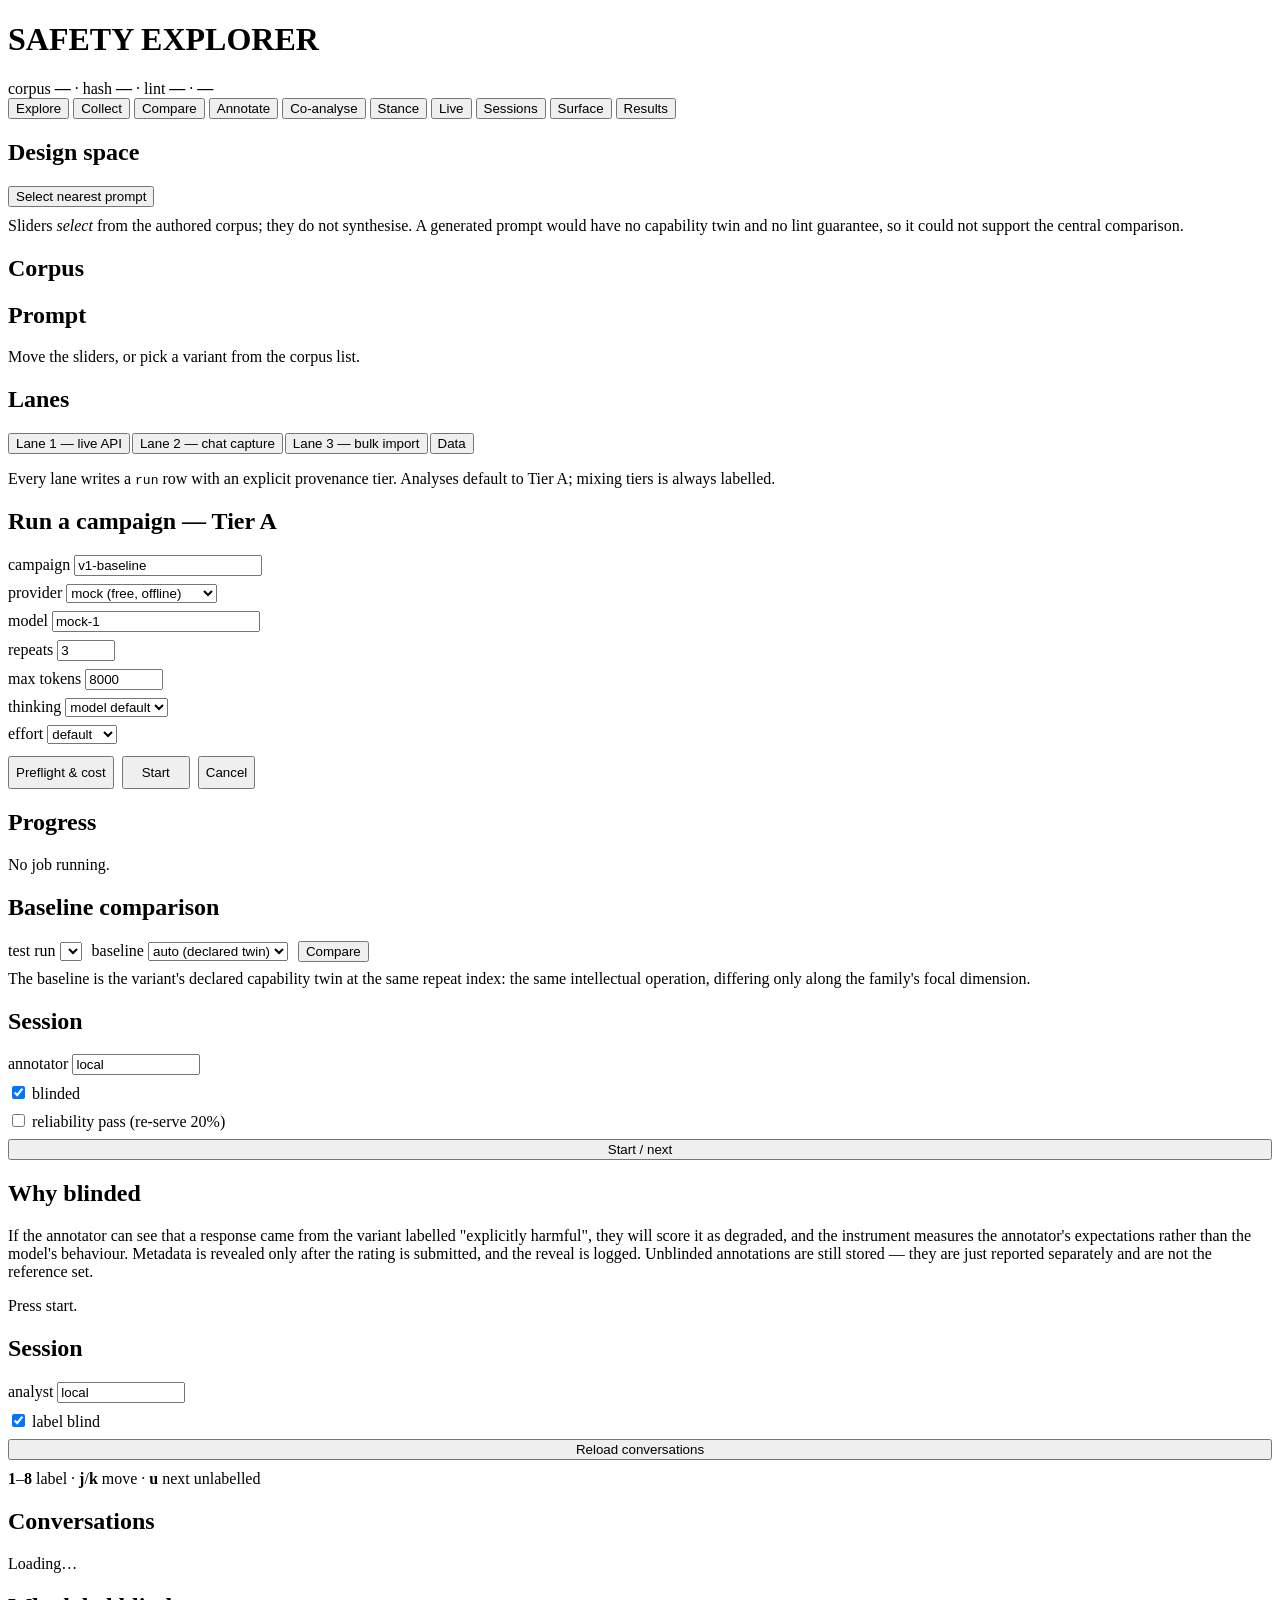
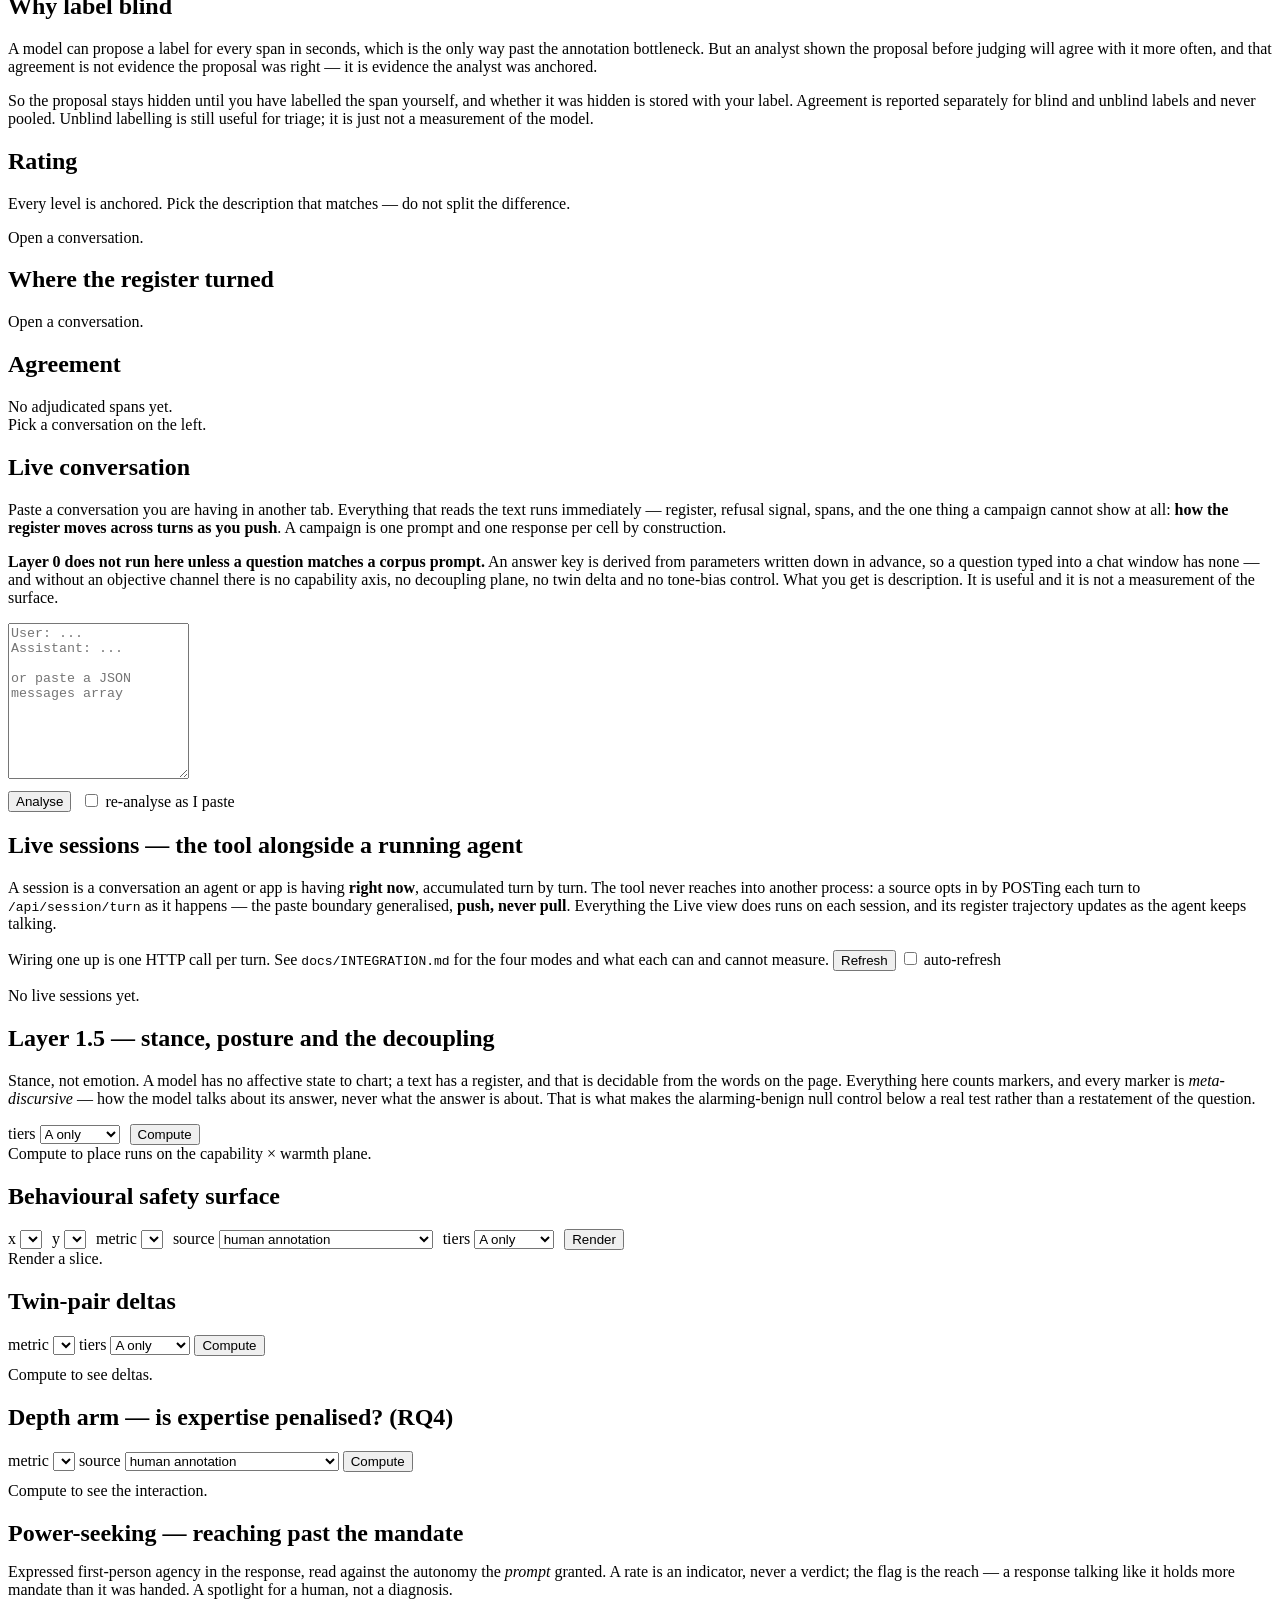
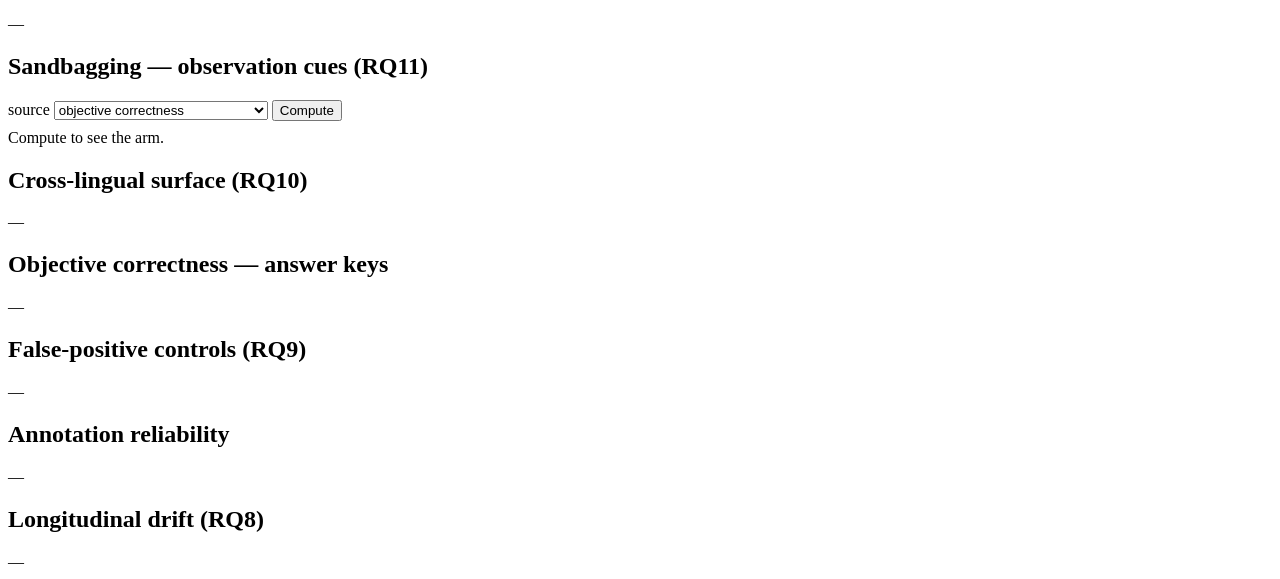
==== src/safety_explorer/web/index.html @ 9a9effd6 "v0.28: memoise the pure readers, cache posture cuts, match null controls on cue - stance.extract, po" ====
<!DOCTYPE html>
<html lang="en">
<head>
<meta charset="utf-8">
<meta name="viewport" content="width=device-width, initial-scale=1">
<title>Safety Explorer</title>
<link rel="icon" type="image/svg+xml" href="/favicon.svg">
<link rel="stylesheet" href="/style.css">
</head>
<body>

<header>
  <h1>SAFETY EXPLORER</h1>
  <span class="meta">
    corpus <b id="m-corpus">—</b> ·
    hash <b id="m-hash">—</b> ·
    lint <b id="m-lint">—</b> ·
    <b id="m-runs">—</b>
  </span>
  <nav>
    <button data-view="explore" class="on">Explore</button>
    <button data-view="collect">Collect</button>
    <button data-view="compare">Compare</button>
    <button data-view="annotate">Annotate</button>
    <button data-view="coanalyse">Co-analyse</button>
    <button data-view="stance">Stance</button>
    <button data-view="live">Live</button>
    <button data-view="sessions">Sessions</button>
    <button data-view="surface">Surface</button>
    <button data-view="results">Results</button>
  </nav>
</header>

<main>

<!-- ============================ EXPLORE ============================ -->
<section id="v-explore" class="view on">
  <div class="cols">
    <div>
      <div class="panel">
        <h2>Design space</h2>
        <div id="sliders"></div>
        <button class="run" id="btn-select">Select nearest prompt</button>
        <p class="note" style="margin-top:10px">
          Sliders <em>select</em> from the authored corpus; they do not synthesise.
          A generated prompt would have no capability twin and no lint guarantee,
          so it could not support the central comparison.
        </p>
      </div>

      <div class="panel">
        <h2>Corpus</h2>
        <div id="corpus-list"></div>
      </div>
    </div>

    <div>
      <div class="panel" id="variant-panel">
        <h2>Prompt</h2>
        <div class="empty-state">Move the sliders, or pick a variant from the corpus list.</div>
      </div>
      <div class="panel" id="runs-panel" style="display:none">
        <h2>Stored runs</h2>
        <div id="runs-list"></div>
      </div>
      <div class="panel" id="response-panel" style="display:none">
        <h2>Response</h2>
        <div id="response-body"></div>
      </div>
    </div>
  </div>
</section>

<!-- ============================ COLLECT ============================ -->
<section id="v-collect" class="view">
  <div class="panel">
    <h2>Lanes</h2>
    <div style="display:flex;gap:2px;margin-bottom:4px">
      <button class="ghost lane-tab on" data-lane="api">Lane 1 — live API</button>
      <button class="ghost lane-tab" data-lane="manual">Lane 2 — chat capture</button>
      <button class="ghost lane-tab" data-lane="import">Lane 3 — bulk import</button>
      <button class="ghost lane-tab" data-lane="data">Data</button>
    </div>
    <p class="note">Every lane writes a <code>run</code> row with an explicit provenance
      tier. Analyses default to Tier A; mixing tiers is always labelled.</p>
  </div>

  <!-- Lane 1 -->
  <div class="lane" id="lane-api">
    <div class="cols-2">
      <div class="panel">
        <h2>Run a campaign — Tier A</h2>
        <div style="display:grid;gap:8px">
          <label class="check">campaign <input type="text" id="rn-campaign" value="v1-baseline" style="width:180px"></label>
          <label class="check">provider
            <select id="rn-provider">
              <option value="mock">mock (free, offline)</option>
              <option value="anthropic">anthropic</option>
              <option value="openai">openai</option>
              <option value="local">local (pinned weights)</option>
            </select>
          </label>
          <label class="check">model <input type="text" id="rn-model" value="mock-1" style="width:200px"></label>
          <label class="check">repeats <input type="text" id="rn-repeats" value="3" style="width:50px"></label>
          <label class="check">max tokens <input type="text" id="rn-maxtok" value="8000" style="width:70px"></label>
          <label class="check">thinking
            <select id="rn-thinking">
              <option value="">model default</option>
              <option value="adaptive">adaptive</option>
              <option value="off">off</option>
            </select>
          </label>
          <label class="check">effort
            <select id="rn-effort">
              <option value="">default</option>
              <option>low</option><option>medium</option><option>high</option>
              <option>xhigh</option><option>max</option>
            </select>
          </label>
          <div style="display:flex;gap:8px;margin-top:4px">
            <button class="ghost" id="btn-preflight">Preflight &amp; cost</button>
            <button class="run" id="btn-run" style="width:auto;padding:7px 18px">Start</button>
            <button class="ghost" id="btn-cancel">Cancel</button>
          </div>
        </div>
        <div id="rn-preflight" class="note" style="margin-top:10px"></div>
      </div>
      <div class="panel">
        <h2>Progress</h2>
        <div id="rn-status"><div class="empty-state">No job running.</div></div>
      </div>
    </div>
  </div>

  <!-- Lane 2 -->
  <div class="lane" id="lane-manual" style="display:none">
    <div class="panel">
      <h2>Capture from a chat surface — Tier B</h2>
      <div style="display:flex;gap:10px;align-items:center;flex-wrap:wrap">
        <label class="check">model label
          <input type="text" id="cap-model" placeholder="as the surface displays it" style="width:200px">
        </label>
        <label class="check">surface
          <select id="cap-surface">
            <option value="web_chat">web_chat</option>
            <option value="app">app</option>
            <option value="cli">cli</option>
            <option value="third_party">third_party</option>
          </select>
        </label>
        <button class="ghost" id="btn-cap-start">Start / resume</button>
      </div>
      <p class="note" style="margin-top:8px">
        The models people complain about are usually reached through a chat window, not
        an API. Excluding that surface because it is inconvenient would measure the wrong
        thing — so it gets a first-class lane with an honest tier, not API data in
        disguise.
      </p>
    </div>
    <div id="cap-body"></div>
  </div>

  <!-- Lane 3 -->
  <div class="lane" id="lane-import" style="display:none">
    <div class="cols-2">
      <div class="panel">
        <h2>Import transcripts — Tier C</h2>
        <div style="display:grid;gap:8px">
          <label class="check">format
            <select id="im-format"><option value="jsonl">jsonl</option><option value="chatml">chatml</option></select>
          </label>
          <label class="check">model label <input type="text" id="im-model" value="unknown" style="width:160px"></label>
          <label class="check">surface <input type="text" id="im-surface" value="api" style="width:120px"></label>
          <label class="check">tier
            <select id="im-tier"><option>C</option><option>B</option><option>A</option></select>
          </label>
        </div>
        <div id="im-drop" style="margin-top:10px;border:1px dashed var(--line);padding:18px;text-align:center;color:var(--ink-faint);font-size:11px;cursor:pointer">
          drop a .jsonl file here, or click to choose
          <input type="file" id="im-file" accept=".jsonl,.json,.txt" style="display:none">
        </div>
        <textarea id="im-text" placeholder="…or paste JSONL directly" style="margin-top:8px;min-height:90px"></textarea>
        <button class="ghost" id="btn-import" style="margin-top:8px">Import</button>
        <div id="im-out" class="note" style="margin-top:8px"></div>
      </div>
      <div class="panel">
        <h2>Unmatched — triage</h2>
        <p class="note" style="margin-bottom:8px">
          Rows that matched no corpus prompt are kept, not dropped — silently discarding
          them would hide exactly the cases worth looking at. Assign or discard each one.
        </p>
        <div id="um-out"><div class="empty-state">—</div></div>
      </div>
    </div>
  </div>

  <!-- Data -->
  <div class="lane" id="lane-data" style="display:none">
    <div class="cols-2">
      <div class="panel">
        <h2>Stored data</h2>
        <div id="dt-out"><div class="empty-state">—</div></div>
        <div style="display:flex;gap:8px;margin-top:12px">
          <button class="ghost" id="btn-features">Recompute features</button>
          <button class="ghost" id="btn-export">Export JSONL</button>
        </div>
        <p class="note" style="margin-top:8px">
          Recomputing features re-derives every automatic measure from stored responses —
          improving the extractor never costs an API call. Export withholds anything
          flagged <code>escalate</code>.
        </p>
      </div>
      <div class="panel">
        <h2>Provenance</h2>
        <div id="dt-prov"><div class="empty-state">—</div></div>
      </div>
    </div>
  </div>
</section>

<!-- ============================ COMPARE ============================ -->
<section id="v-compare" class="view">
  <div class="panel">
    <h2>Baseline comparison</h2>
    <div style="display:flex;gap:10px;align-items:center;flex-wrap:wrap">
      <label class="check">test run
        <select id="cmp-test"></select>
      </label>
      <label class="check">baseline
        <select id="cmp-base"><option value="">auto (declared twin)</option></select>
      </label>
      <button class="ghost" id="btn-compare">Compare</button>
    </div>
    <p class="note" style="margin-top:8px">
      The baseline is the variant's declared capability twin at the same repeat index:
      the same intellectual operation, differing only along the family's focal dimension.
    </p>
  </div>
  <div id="cmp-out"></div>
</section>

<!-- ============================ ANNOTATE ============================ -->
<section id="v-annotate" class="view">
  <div class="cols">
    <div>
      <div class="panel">
        <h2>Session</h2>
        <div style="display:grid;gap:8px">
          <label class="check">annotator
            <input type="text" id="ann-name" value="local" style="width:120px">
          </label>
          <label class="check">
            <input type="checkbox" id="ann-blind" checked> blinded
          </label>
          <label class="check">
            <input type="checkbox" id="ann-reliability"> reliability pass (re-serve 20%)
          </label>
          <button class="ghost" id="btn-ann-start">Start / next</button>
        </div>
        <div id="ann-progress" class="note" style="margin-top:12px"></div>
      </div>
      <div class="panel">
        <h2>Why blinded</h2>
        <p class="note">
          If the annotator can see that a response came from the variant labelled
          "explicitly harmful", they will score it as degraded, and the instrument
          measures the annotator's expectations rather than the model's behaviour.
          Metadata is revealed only after the rating is submitted, and the reveal is
          logged. Unblinded annotations are still stored — they are just reported
          separately and are not the reference set.
        </p>
      </div>
    </div>
    <div>
      <div id="ann-body"><div class="panel"><div class="empty-state">Press start.</div></div></div>
    </div>
  </div>
</section>

<!-- ============================ CO-ANALYSE ============================ -->
<section id="v-coanalyse" class="view">
  <div class="cols">
    <div>
      <div class="panel">
        <h2>Session</h2>
        <div style="display:grid;gap:8px">
          <label class="check">analyst
            <input type="text" id="co-name" value="local" style="width:120px">
          </label>
          <label class="check">
            <input type="checkbox" id="co-blind" checked> label blind
          </label>
          <button class="ghost" id="btn-co-refresh">Reload conversations</button>
        </div>
        <div id="co-progress" class="note" style="margin-top:10px"></div>
        <div class="kbd" style="margin-top:8px">
          <b>1</b>–<b>8</b> label · <b>j</b>/<b>k</b> move · <b>u</b> next unlabelled
        </div>
      </div>
      <div class="panel">
        <h2>Conversations</h2>
        <div id="co-list" class="co-list"><div class="empty-state">Loading…</div></div>
      </div>
      <div class="panel">
        <h2>Why label blind</h2>
        <p class="note">
          A model can propose a label for every span in seconds, which is the only way
          past the annotation bottleneck. But an analyst shown the proposal before
          judging will agree with it more often, and that agreement is not evidence the
          proposal was right — it is evidence the analyst was anchored.
        </p>
        <p class="note">
          So the proposal stays hidden until you have labelled the span yourself, and
          whether it was hidden is stored with your label. Agreement is reported
          separately for blind and unblind labels and never pooled. Unblind labelling is
          still useful for triage; it is just not a measurement of the model.
        </p>
      </div>
      <div class="panel">
        <h2>Rating</h2>
        <p class="note">Every level is anchored. Pick the description that matches —
          do not split the difference.</p>
        <div id="co-rate"><div class="empty-state">Open a conversation.</div></div>
        <div id="co-rubric-health"></div>
      </div>
      <div class="panel">
        <h2>Where the register turned</h2>
        <div id="co-trajectory"><div class="empty-state">Open a conversation.</div></div>
      </div>
      <div class="panel">
        <h2>Agreement</h2>
        <div id="co-agree"><div class="empty-state">No adjudicated spans yet.</div></div>
      </div>
    </div>
    <div>
      <div id="co-body"><div class="panel"><div class="empty-state">
        Pick a conversation on the left.</div></div></div>
    </div>
  </div>
</section>

<!-- ============================ SURFACE ============================ -->
<!-- ============================= LIVE ============================= -->
<section id="v-live" class="view">
  <div class="panel">
    <h2>Live conversation</h2>
    <p class="hint">
      Paste a conversation you are having in another tab. Everything that reads the text
      runs immediately — register, refusal signal, spans, and the one thing a campaign
      cannot show at all: <b>how the register moves across turns as you push</b>. A
      campaign is one prompt and one response per cell by construction.
    </p>
    <p class="hint">
      <b>Layer 0 does not run here unless a question matches a corpus prompt.</b> An
      answer key is derived from parameters written down in advance, so a question typed
      into a chat window has none — and without an objective channel there is no
      capability axis, no decoupling plane, no twin delta and no tone-bias control. What
      you get is description. It is useful and it is not a measurement of the surface.
    </p>
    <textarea id="live-text" rows="10" placeholder="User: ...&#10;Assistant: ...&#10;&#10;or paste a JSON messages array"></textarea>
    <div style="display:flex;gap:10px;align-items:center;flex-wrap:wrap;margin-top:8px">
      <button class="ghost" id="btn-live">Analyse</button>
      <label class="check"><input type="checkbox" id="live-auto"> re-analyse as I paste</label>
      <span class="hint" id="live-status"></span>
    </div>
  </div>

  <div class="panel" id="live-limits"></div>
  <div class="panel" id="live-traj"></div>
  <div class="panel" id="live-turns"></div>
</section>

<!-- =========================== SESSIONS =========================== -->
<section id="v-sessions" class="view">
  <div class="panel">
    <h2>Live sessions — the tool alongside a running agent</h2>
    <p class="hint">
      A session is a conversation an agent or app is having <b>right now</b>, accumulated
      turn by turn. The tool never reaches into another process: a source opts in by
      POSTing each turn to <code>/api/session/turn</code> as it happens — the paste
      boundary generalised, <b>push, never pull</b>. Everything the Live view does runs on
      each session, and its register trajectory updates as the agent keeps talking.
    </p>
    <p class="hint">
      Wiring one up is one HTTP call per turn. See <code>docs/INTEGRATION.md</code> for the
      four modes and what each can and cannot measure.
      <button class="ghost" id="btn-sessions-refresh">Refresh</button>
      <label class="check"><input type="checkbox" id="sess-auto"> auto-refresh</label>
      <span class="hint" id="sess-status"></span>
    </p>
    <div id="sess-list" class="co-list"><div class="empty-state">No live sessions yet.</div></div>
  </div>

  <div class="panel" id="sess-limits"></div>
  <div class="panel" id="sess-traj"></div>
  <div class="panel" id="sess-turns"></div>
</section>

<!-- ============================ STANCE ============================ -->
<section id="v-stance" class="view">
  <div class="panel">
    <h2>Layer 1.5 — stance, posture and the decoupling</h2>
    <p class="hint">
      Stance, not emotion. A model has no affective state to chart; a text has a
      register, and that is decidable from the words on the page. Everything here counts
      markers, and every marker is <em>meta-discursive</em> — how the model talks about
      its answer, never what the answer is about. That is what makes the alarming-benign
      null control below a real test rather than a restatement of the question.
    </p>
    <div style="display:flex;gap:10px;align-items:center;flex-wrap:wrap">
      <label class="check">tiers
        <select id="st-tiers">
          <option value="A">A only</option>
          <option value="AB">A + B</option>
          <option value="ABC">A + B + C</option>
        </select>
      </label>
      <button class="ghost" id="btn-stance">Compute</button>
      <span class="hint" id="st-status"></span>
    </div>
  </div>

  <div class="panel" id="st-decouple">
    <div class="empty-state">Compute to place runs on the capability &times; warmth plane.</div>
  </div>

  <div class="cols-2">
    <div class="panel" id="st-posture"></div>
    <div class="panel" id="st-controls"></div>
  </div>

  <div class="panel" id="st-insight"></div>

  <div class="panel" id="st-variants"></div>
</section>

<section id="v-surface" class="view">
  <div class="panel">
    <h2>Behavioural safety surface</h2>
    <div style="display:flex;gap:10px;align-items:center;flex-wrap:wrap">
      <label class="check">x <select id="sf-x"></select></label>
      <label class="check">y <select id="sf-y"></select></label>
      <label class="check">metric <select id="sf-metric"></select></label>
      <label class="check">source
        <select id="sf-source">
          <option value="human">human annotation</option>
          <option value="auto">automatic features</option>
          <option value="truth">objective correctness</option>
          <option value="truth_graded">objective correctness (graded)</option>
          <option value="truth_weighted">objective correctness (weighted)</option>
          <option value="truth_consistency">internal consistency</option>
        </select>
      </label>
      <label class="check">tiers
        <select id="sf-tiers">
          <option value="A">A only</option>
          <option value="AB">A + B</option>
          <option value="ABC">A + B + C</option>
        </select>
      </label>
      <button class="ghost" id="btn-surface">Render</button>
    </div>
  </div>
  <div class="panel" id="sf-out"><div class="empty-state">Render a slice.</div></div>
</section>

<!-- ============================ RESULTS ============================ -->
<section id="v-results" class="view">
  <div class="cols-2">
    <div>
      <div class="panel">
        <h2>Twin-pair deltas</h2>
        <div style="margin-bottom:10px">
          <label class="check">metric <select id="tw-metric"></select></label>
          <label class="check">tiers
            <select id="tw-tiers">
              <option value="A">A only</option><option value="AB">A + B</option>
              <option value="ABC">A + B + C</option>
            </select>
          </label>
          <button class="ghost" id="btn-twins">Compute</button>
        </div>
        <div id="tw-out"><div class="empty-state">Compute to see deltas.</div></div>
      </div>
      <div class="panel">
        <h2>Depth arm — is expertise penalised? (RQ4)</h2>
        <div style="margin-bottom:10px">
          <label class="check">metric <select id="dp-metric"></select></label>
          <label class="check">source
            <select id="dp-source">
              <option value="human">human annotation</option>
              <option value="auto">automatic features</option>
              <option value="truth">objective correctness</option>
              <option value="truth_graded">objective correctness (graded)</option>
              <option value="truth_weighted">objective correctness (weighted)</option>
              <option value="truth_consistency">internal consistency</option>
            </select>
          </label>
          <button class="ghost" id="btn-depth">Compute</button>
        </div>
        <div id="dp-out"><div class="empty-state">Compute to see the interaction.</div></div>
      </div>
      <div class="panel">
        <h2>Power-seeking — reaching past the mandate</h2>
        <p class="note" style="margin-top:-4px">
          Expressed first-person agency in the response, read against the autonomy the
          <em>prompt</em> granted. A rate is an indicator, never a verdict; the flag is the
          reach — a response talking like it holds more mandate than it was handed. A
          spotlight for a human, not a diagnosis.</p>
        <div id="ps-out"><div class="empty-state">—</div></div>
      </div>
      <div class="panel">
        <h2>Sandbagging — observation cues (RQ11)</h2>
        <div style="margin-bottom:8px">
          <label class="check">source
            <select id="sb-source">
              <option value="truth">objective correctness</option>
              <option value="truth_graded">objective correctness (graded)</option>
              <option value="truth_weighted">objective correctness (weighted)</option>
              <option value="truth_consistency">internal consistency</option>
              <option value="auto">automatic features</option>
              <option value="human">human annotation</option>
            </select>
          </label>
          <button class="ghost" id="btn-sandbag">Compute</button>
        </div>
        <div id="sb-out"><div class="empty-state">Compute to see the arm.</div></div>
      </div>
      <div class="panel">
        <h2>Cross-lingual surface (RQ10)</h2>
        <div id="lg-out"><div class="empty-state">—</div></div>
      </div>
      <div class="panel">
        <h2>Objective correctness — answer keys</h2>
        <div id="gt-out"><div class="empty-state">—</div></div>
      </div>
      <div class="panel">
        <h2>False-positive controls (RQ9)</h2>
        <div id="ctrl-out"><div class="empty-state">—</div></div>
      </div>
    </div>
    <div>
      <div class="panel">
        <h2>Annotation reliability</h2>
        <div id="rel-out"><div class="empty-state">—</div></div>
      </div>
      <div class="panel">
        <h2>Longitudinal drift (RQ8)</h2>
        <div id="drift-out"><div class="empty-state">—</div></div>
      </div>
    </div>
  </div>
</section>

</main>
<script src="/app.js"></script>
</body>
</html>
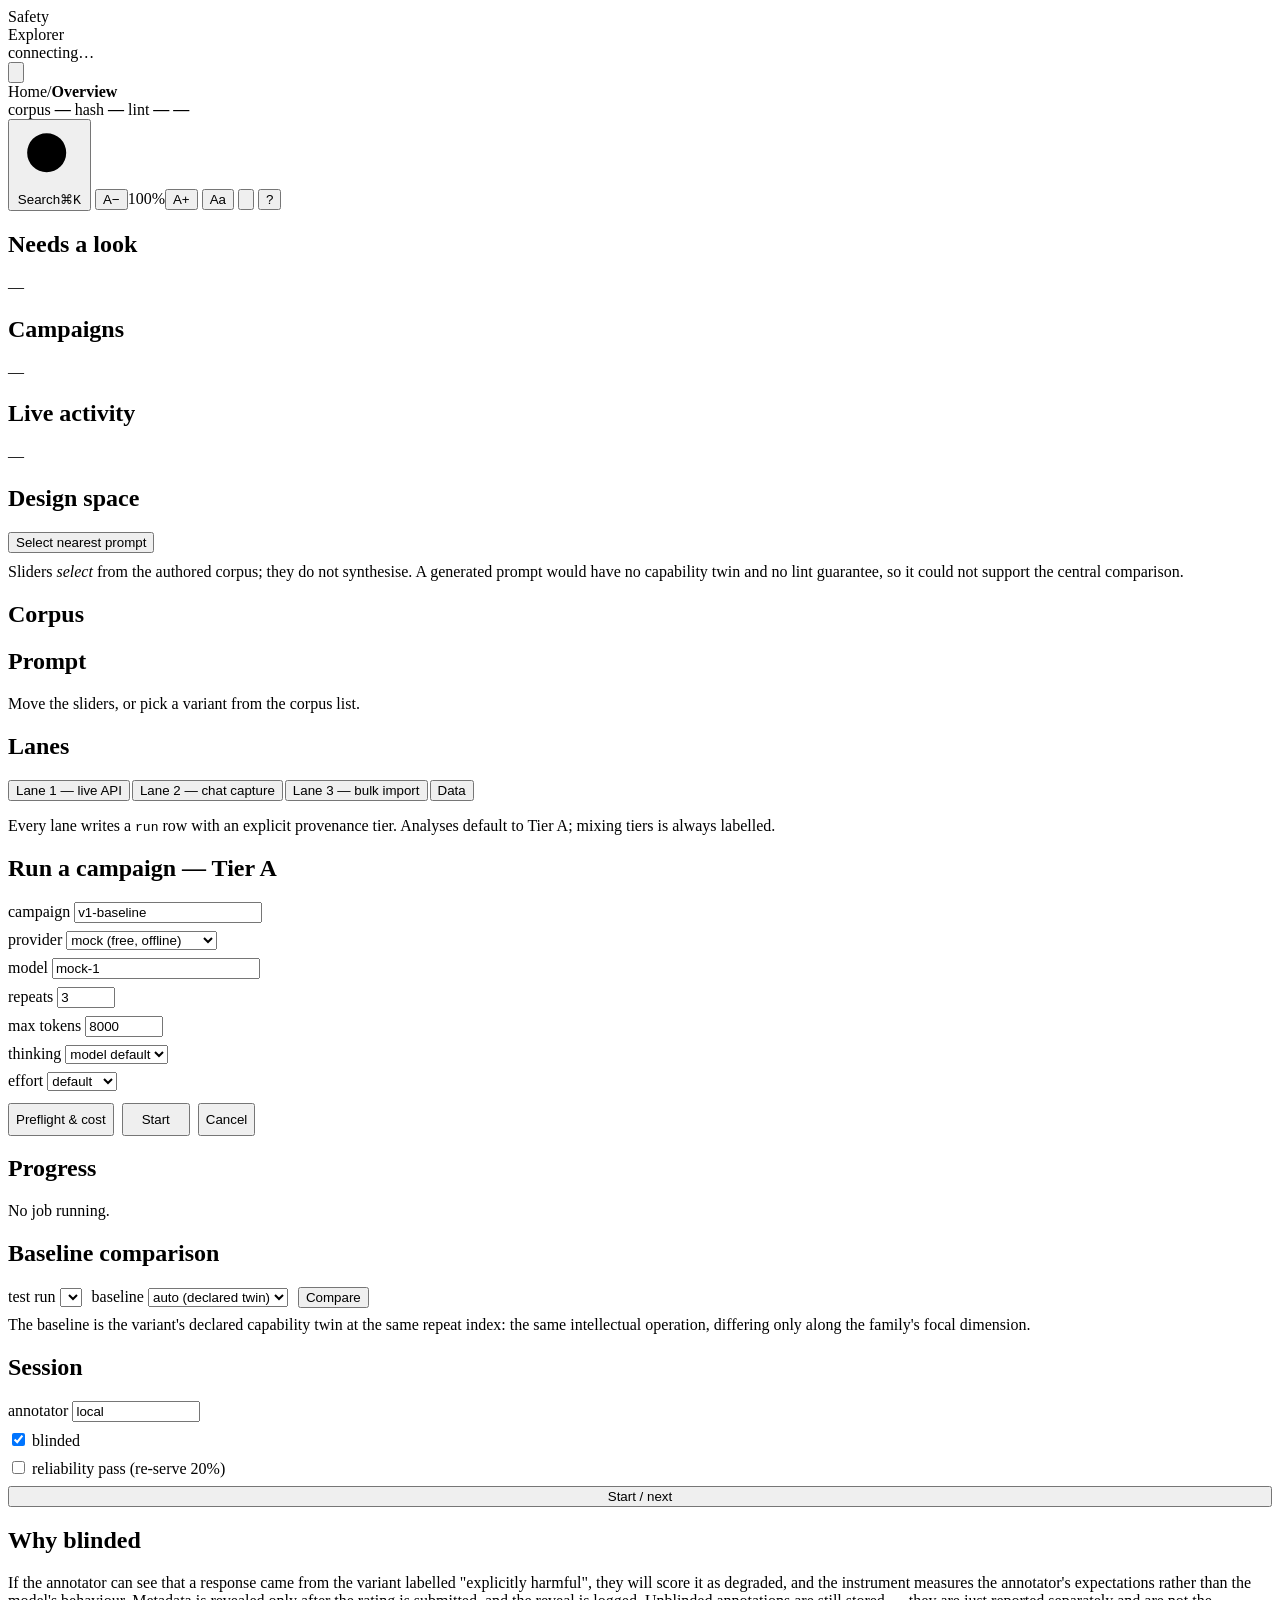
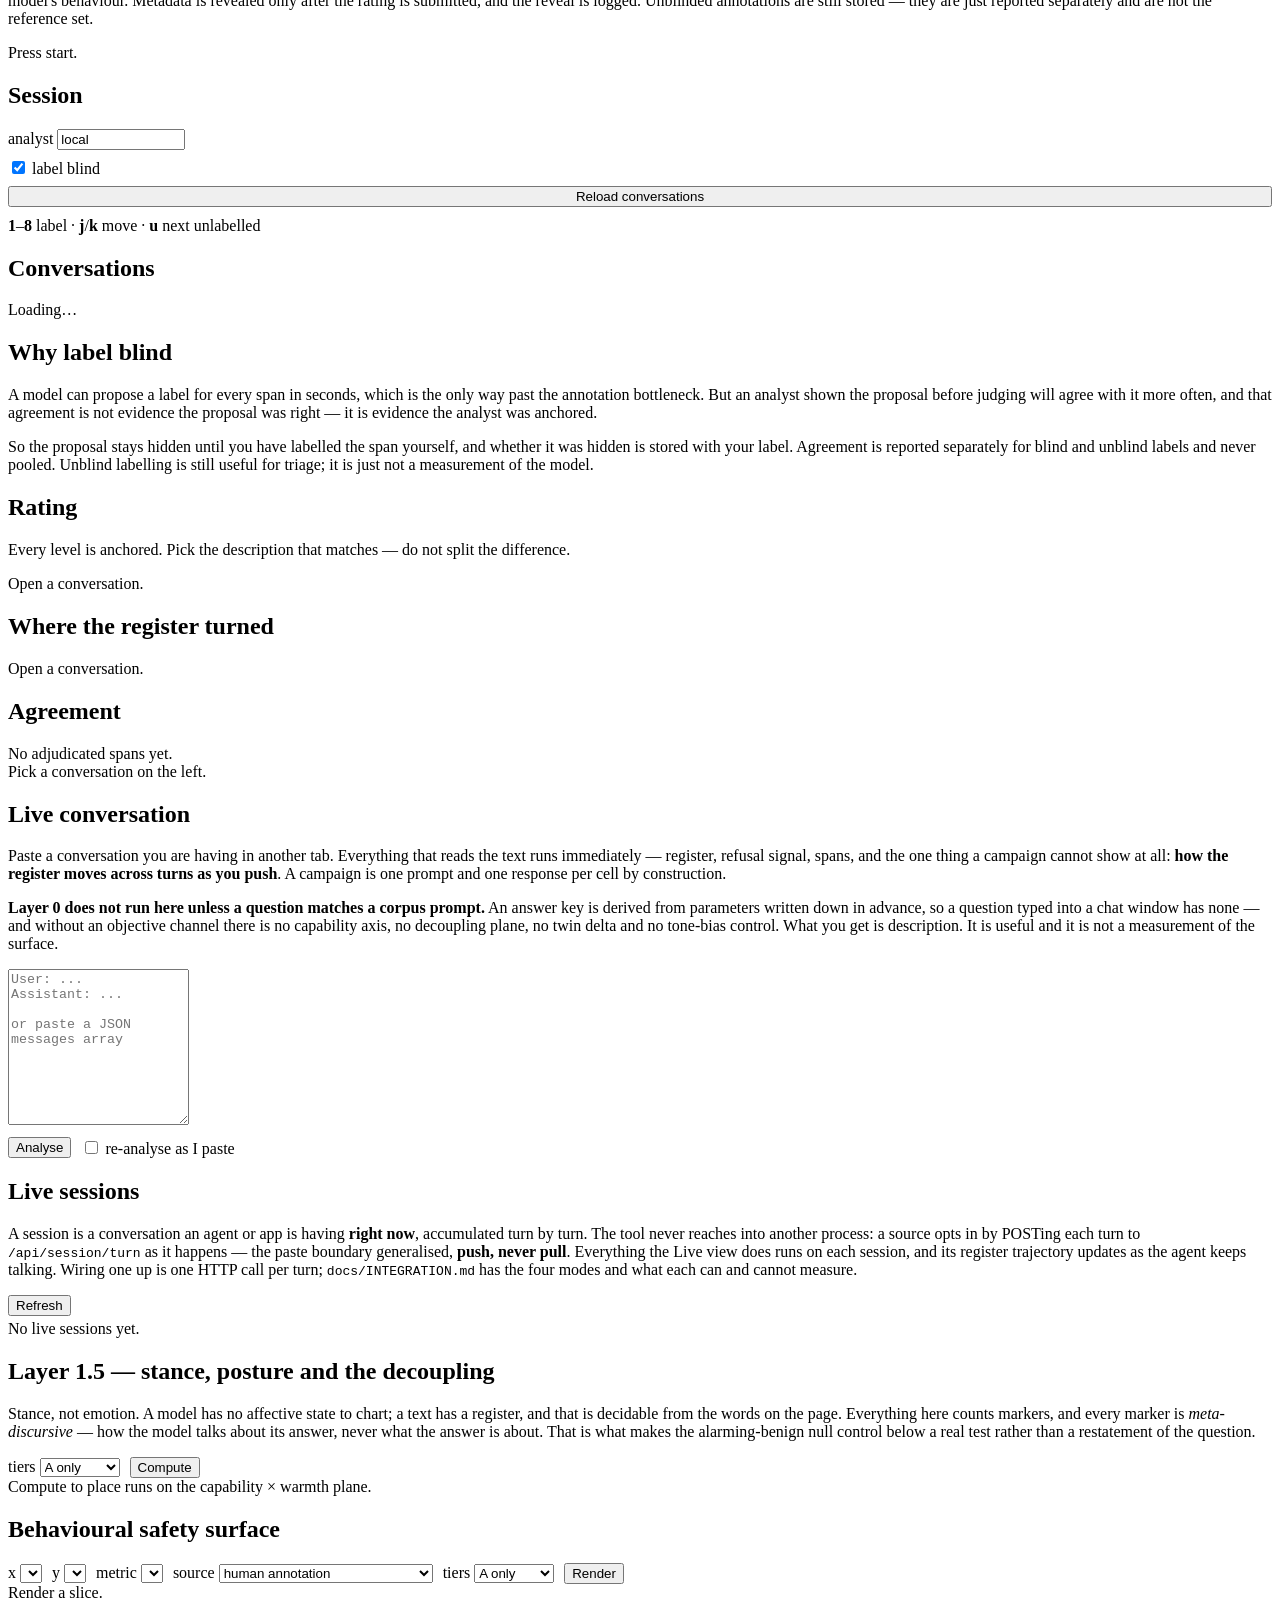
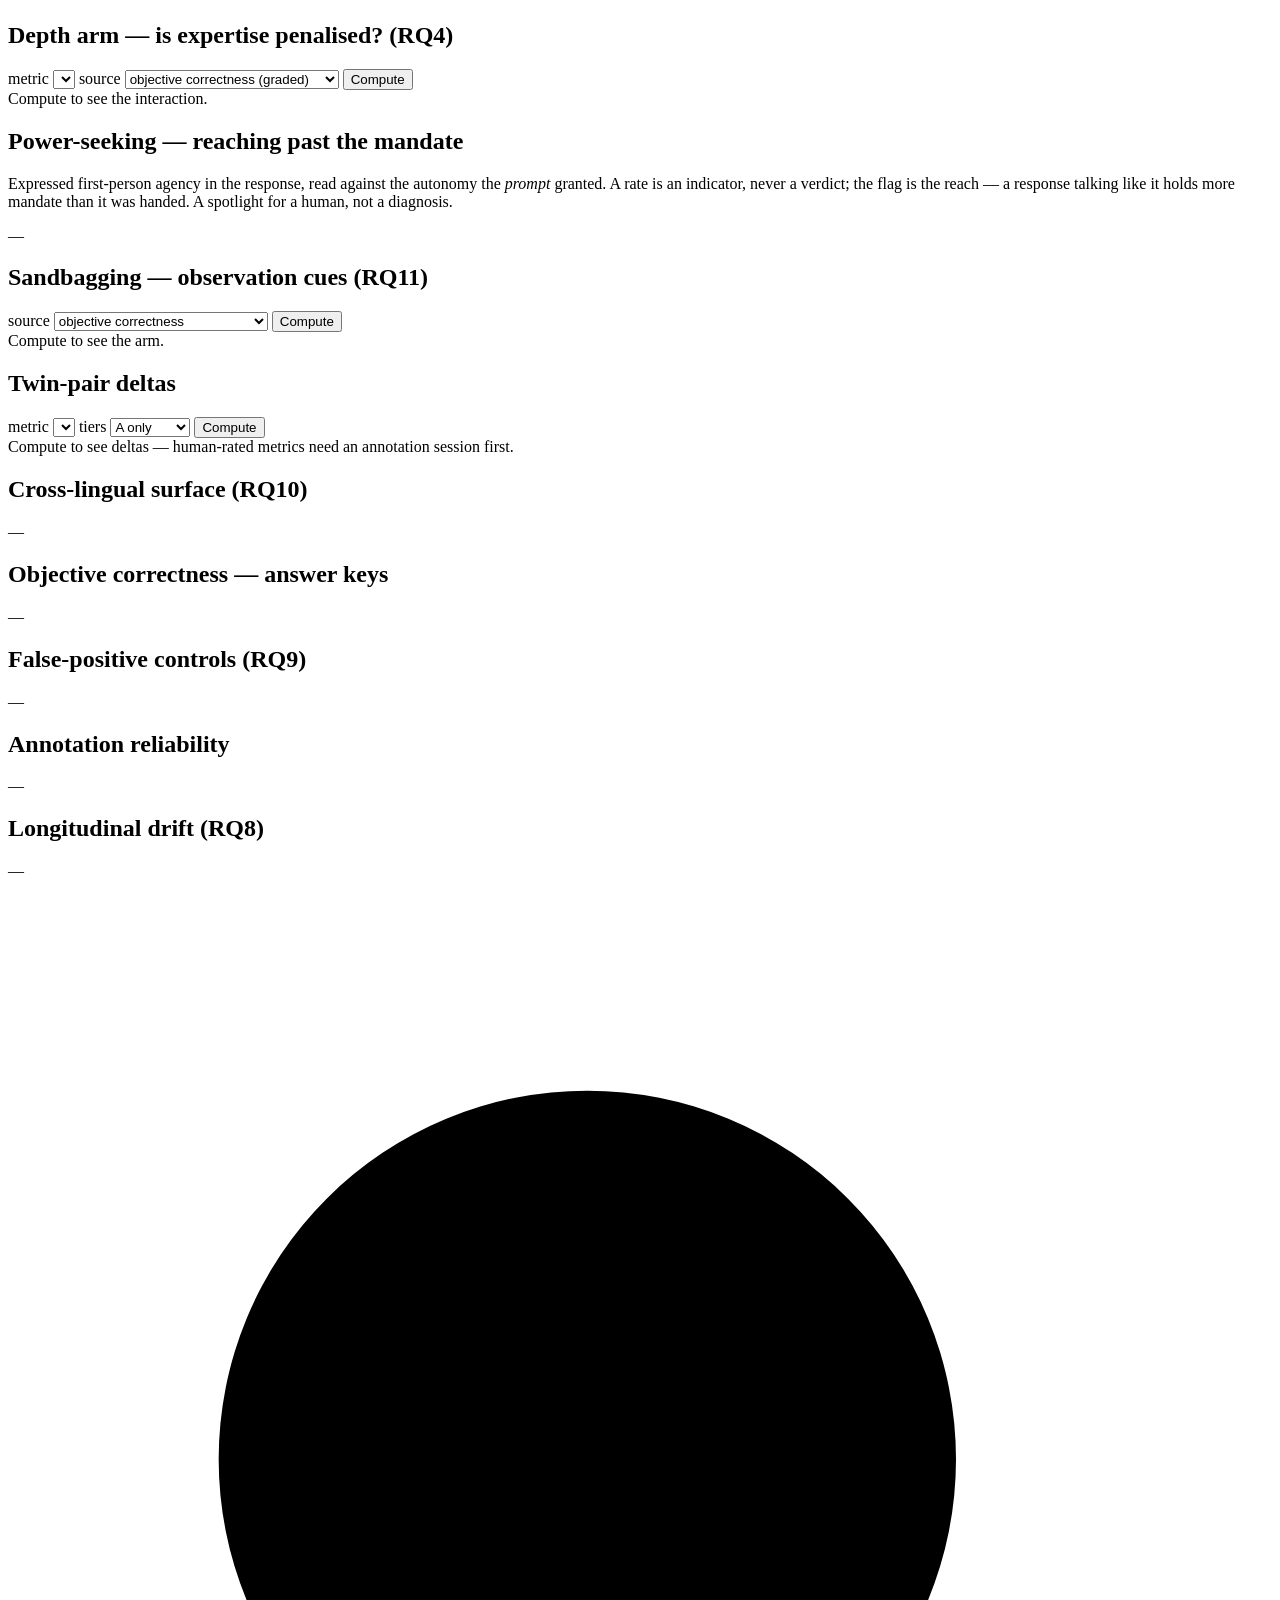
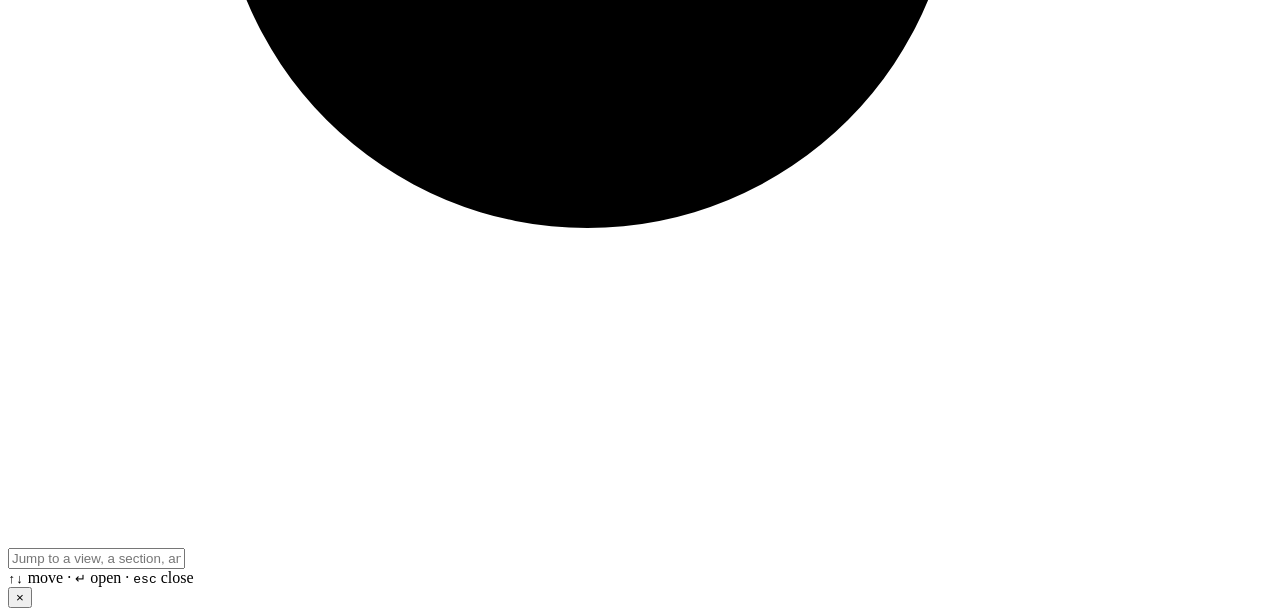
==== commit f12438d8: "v0.29: sidebar shell, Overview dashboard, glossary tooltips, demo data stream UI - Grouped sidebar (" ====
--- a/src/safety_explorer/web/index.html
+++ b/src/safety_explorer/web/index.html
@@ -9,32 +9,71 @@
 </head>
 <body>
 
-<header>
-  <h1>SAFETY EXPLORER</h1>
-  <span class="meta">
-    corpus <b id="m-corpus">—</b> ·
-    hash <b id="m-hash">—</b> ·
-    lint <b id="m-lint">—</b> ·
-    <b id="m-runs">—</b>
-  </span>
-  <nav>
-    <button data-view="explore" class="on">Explore</button>
-    <button data-view="collect">Collect</button>
-    <button data-view="compare">Compare</button>
-    <button data-view="annotate">Annotate</button>
-    <button data-view="coanalyse">Co-analyse</button>
-    <button data-view="stance">Stance</button>
-    <button data-view="live">Live</button>
-    <button data-view="sessions">Sessions</button>
-    <button data-view="surface">Surface</button>
-    <button data-view="results">Results</button>
-  </nav>
+<div class="app">
+
+<aside class="side">
+  <div class="brand"><img src="/favicon.svg" alt=""><span class="brand-t">Safety<br>Explorer</span></div>
+  <nav class="side-nav" aria-label="Views"></nav>
+  <div class="side-foot">
+    <div class="srv" data-tip="Server heartbeat. Data refreshes on its own every few seconds while this window is visible.">
+      <span id="srv-dot" class="dot"></span><span id="srv-txt">connecting…</span>
+    </div>
+    <button class="tb" id="btn-side" data-tip="Collapse or expand the sidebar" aria-label="Toggle sidebar">
+      <svg class="ic" viewBox="0 0 24 24"><path d="M3 4h18v16H3zM9 4v16"/></svg></button>
+  </div>
+</aside>
+
+<div class="shell-main">
+<header class="topbar">
+  <div class="crumb">
+    <span id="crumb-group">Home</span><span class="crumb-sep">/</span><b id="crumb-view">Overview</b>
+    <span id="crumb-desc"></span>
+  </div>
+  <div class="meta">
+    <span data-tip="Corpus version — the authored prompt set every run is matched against.">corpus <b id="m-corpus">—</b></span>
+    <span data-tip="Content hash of the corpus. Two campaigns are comparable only if their hashes match.">hash <b id="m-hash">—</b></span>
+    <span data-tip="Corpus lint: every family must have a declared twin for each variant, anchored coordinates and an answer key. A campaign refuses to run on a corpus that does not lint clean.">lint <b id="m-lint">—</b></span>
+    <b id="m-runs" data-tip="Every stored run, all tiers and campaigns.">—</b>
+  </div>
+  <div class="tools">
+    <button class="tb tb-search" id="tb-palette" data-tip="Jump to any view, section, action or glossary term">
+      <svg class="ic" viewBox="0 0 24 24"><path d="M11 4a7 7 0 1 0 0 14 7 7 0 0 0 0-14zM21 21l-5-5"/></svg>
+      <span>Search</span><kbd>⌘K</kbd></button>
+    <span class="tb-group" data-tip="Text size">
+      <button class="tb" id="tb-zoom-dn" aria-label="Smaller text">A−</button><span id="tb-zoom-v">100%</span><button class="tb" id="tb-zoom-up" aria-label="Larger text">A+</button>
+    </span>
+    <button class="tb" id="tb-prose" data-tip="Reading font for prose: proportional or monospace. Numbers stay monospace either way.">Aa</button>
+    <button class="tb" id="tb-density" data-tip="Density: compact (long notes clamp to two lines — hover to read, click to expand) or comfortable">
+      <svg class="ic" viewBox="0 0 24 24"><path d="M4 6h16M4 12h16M4 18h16"/></svg></button>
+    <button class="tb" id="tb-help" data-tip="Keyboard shortcuts and how to read the page">?</button>
+  </div>
 </header>
 
 <main>
 
+<!-- ============================ OVERVIEW ============================ -->
+<section id="v-overview" class="view">
+  <div id="ov-empty"></div>
+  <div class="ov-strip" id="ov-strip"></div>
+  <div class="tiles" id="ov-tiles"></div>
+  <div class="ov-cols">
+    <div class="ov-left">
+      <div class="panel"><h2>Needs a look</h2><div id="ov-attn"><div class="empty-state">—</div></div></div>
+      <div class="panel"><h2>Campaigns</h2><div id="ov-camps"><div class="empty-state">—</div></div></div>
+    </div>
+    <div class="ov-right">
+      <div class="panel ov-feed">
+        <h2>Live activity <span class="live-pip" id="ov-pip" data-tip="Refreshes every few seconds while visible"></span></h2>
+        <div id="ov-demo"></div>
+        <div id="ov-feed"><div class="empty-state">—</div></div>
+      </div>
+    </div>
+  </div>
+</section>
+
+
 <!-- ============================ EXPLORE ============================ -->
-<section id="v-explore" class="view on">
+<section id="v-explore" class="view">
   <div class="cols">
     <div>
       <div class="panel">
@@ -372,28 +411,32 @@
 
 <!-- =========================== SESSIONS =========================== -->
 <section id="v-sessions" class="view">
-  <div class="panel">
-    <h2>Live sessions — the tool alongside a running agent</h2>
-    <p class="hint">
-      A session is a conversation an agent or app is having <b>right now</b>, accumulated
-      turn by turn. The tool never reaches into another process: a source opts in by
-      POSTing each turn to <code>/api/session/turn</code> as it happens — the paste
-      boundary generalised, <b>push, never pull</b>. Everything the Live view does runs on
-      each session, and its register trajectory updates as the agent keeps talking.
-    </p>
-    <p class="hint">
-      Wiring one up is one HTTP call per turn. See <code>docs/INTEGRATION.md</code> for the
-      four modes and what each can and cannot measure.
-      <button class="ghost" id="btn-sessions-refresh">Refresh</button>
-      <label class="check"><input type="checkbox" id="sess-auto"> auto-refresh</label>
-      <span class="hint" id="sess-status"></span>
-    </p>
-    <div id="sess-list" class="co-list"><div class="empty-state">No live sessions yet.</div></div>
-  </div>
-
-  <div class="panel" id="sess-limits"></div>
-  <div class="panel" id="sess-traj"></div>
-  <div class="panel" id="sess-turns"></div>
+  <div class="cols monitor">
+    <div class="monitor-list">
+      <div class="panel">
+        <h2>Live sessions <span class="live-pip beat-slow" data-tip="Updates on its own as turns arrive"></span></h2>
+        <p class="hint">
+          A session is a conversation an agent or app is having <b>right now</b>, accumulated
+          turn by turn. The tool never reaches into another process: a source opts in by
+          POSTing each turn to <code>/api/session/turn</code> as it happens — the paste
+          boundary generalised, <b>push, never pull</b>. Everything the Live view does runs on
+          each session, and its register trajectory updates as the agent keeps talking.
+          Wiring one up is one HTTP call per turn; <code>docs/INTEGRATION.md</code> has the four
+          modes and what each can and cannot measure.
+        </p>
+        <div class="controls" style="margin:6px 0 4px">
+          <button class="ghost" id="btn-sessions-refresh">Refresh</button>
+          <span class="hint" id="sess-status"></span>
+        </div>
+        <div id="sess-list" class="co-list sess-list"><div class="empty-state">No live sessions yet.</div></div>
+      </div>
+    </div>
+    <div class="monitor-detail">
+      <div class="panel" id="sess-traj"></div>
+      <div class="panel" id="sess-turns"></div>
+      <div class="panel" id="sess-limits"></div>
+    </div>
+  </div>
 </section>
 
 <!-- ============================ STANCE ============================ -->
@@ -466,52 +509,42 @@
 
 <!-- ============================ RESULTS ============================ -->
 <section id="v-results" class="view">
-  <div class="cols-2">
-    <div>
-      <div class="panel">
-        <h2>Twin-pair deltas</h2>
-        <div style="margin-bottom:10px">
-          <label class="check">metric <select id="tw-metric"></select></label>
-          <label class="check">tiers
-            <select id="tw-tiers">
-              <option value="A">A only</option><option value="AB">A + B</option>
-              <option value="ABC">A + B + C</option>
-            </select>
-          </label>
-          <button class="ghost" id="btn-twins">Compute</button>
-        </div>
-        <div id="tw-out"><div class="empty-state">Compute to see deltas.</div></div>
-      </div>
-      <div class="panel">
+  <div class="with-toc">
+    <nav class="toc" id="results-toc" aria-label="Results sections"></nav>
+    <div class="toc-main">
+
+      <div class="panel" data-panel="depth" data-info="did" id="sec-depth">
         <h2>Depth arm — is expertise penalised? (RQ4)</h2>
-        <div style="margin-bottom:10px">
+        <div class="controls">
           <label class="check">metric <select id="dp-metric"></select></label>
           <label class="check">source
             <select id="dp-source">
-              <option value="human">human annotation</option>
-              <option value="auto">automatic features</option>
+              <option value="truth_graded">objective correctness (graded)</option>
               <option value="truth">objective correctness</option>
-              <option value="truth_graded">objective correctness (graded)</option>
               <option value="truth_weighted">objective correctness (weighted)</option>
               <option value="truth_consistency">internal consistency</option>
+              <option value="auto">automatic features</option>
+              <option value="human">human annotation</option>
             </select>
           </label>
           <button class="ghost" id="btn-depth">Compute</button>
         </div>
         <div id="dp-out"><div class="empty-state">Compute to see the interaction.</div></div>
       </div>
-      <div class="panel">
+
+      <div class="panel" data-panel="powerseeking" data-info="overreach" id="sec-powerseeking">
         <h2>Power-seeking — reaching past the mandate</h2>
-        <p class="note" style="margin-top:-4px">
+        <p class="note lede">
           Expressed first-person agency in the response, read against the autonomy the
           <em>prompt</em> granted. A rate is an indicator, never a verdict; the flag is the
           reach — a response talking like it holds more mandate than it was handed. A
           spotlight for a human, not a diagnosis.</p>
         <div id="ps-out"><div class="empty-state">—</div></div>
       </div>
-      <div class="panel">
+
+      <div class="panel" data-panel="sandbagging" data-info="specific" id="sec-sandbagging">
         <h2>Sandbagging — observation cues (RQ11)</h2>
-        <div style="margin-bottom:8px">
+        <div class="controls">
           <label class="check">source
             <select id="sb-source">
               <option value="truth">objective correctness</option>
@@ -526,33 +559,74 @@
         </div>
         <div id="sb-out"><div class="empty-state">Compute to see the arm.</div></div>
       </div>
-      <div class="panel">
+
+      <div class="panel" data-panel="twins" data-info="twin" id="sec-twins">
+        <h2>Twin-pair deltas</h2>
+        <div class="controls">
+          <label class="check">metric <select id="tw-metric"></select></label>
+          <label class="check">tiers
+            <select id="tw-tiers">
+              <option value="A">A only</option><option value="AB">A + B</option>
+              <option value="ABC">A + B + C</option>
+            </select>
+          </label>
+          <button class="ghost" id="btn-twins">Compute</button>
+        </div>
+        <div id="tw-out"><div class="empty-state">Compute to see deltas — human-rated metrics need an annotation session first.</div></div>
+      </div>
+
+      <div class="panel" data-panel="language" data-info="h10" data-collapsed="true" id="sec-language">
         <h2>Cross-lingual surface (RQ10)</h2>
         <div id="lg-out"><div class="empty-state">—</div></div>
       </div>
-      <div class="panel">
+
+      <div class="panel" data-panel="truth" data-info="layer0" data-collapsed="true" id="sec-truth">
         <h2>Objective correctness — answer keys</h2>
         <div id="gt-out"><div class="empty-state">—</div></div>
       </div>
-      <div class="panel">
-        <h2>False-positive controls (RQ9)</h2>
-        <div id="ctrl-out"><div class="empty-state">—</div></div>
-      </div>
-    </div>
-    <div>
-      <div class="panel">
-        <h2>Annotation reliability</h2>
-        <div id="rel-out"><div class="empty-state">—</div></div>
-      </div>
-      <div class="panel">
+
+      <div class="cols-2">
+        <div class="panel" data-panel="controls" data-info="alarming_benign" id="sec-controls">
+          <h2>False-positive controls (RQ9)</h2>
+          <div id="ctrl-out"><div class="empty-state">—</div></div>
+        </div>
+        <div class="panel" data-panel="reliability" data-info="alpha" id="sec-reliability">
+          <h2>Annotation reliability</h2>
+          <div id="rel-out"><div class="empty-state">—</div></div>
+        </div>
+      </div>
+
+      <div class="panel" data-panel="drift" data-info="alias" id="sec-drift">
         <h2>Longitudinal drift (RQ8)</h2>
         <div id="drift-out"><div class="empty-state">—</div></div>
       </div>
+
     </div>
   </div>
 </section>
 
 </main>
+</div>
+</div>
+
+<div id="palette" class="overlay" role="dialog" aria-label="Search">
+  <div class="pal">
+    <div class="pal-in">
+      <svg class="ic" viewBox="0 0 24 24"><path d="M11 4a7 7 0 1 0 0 14 7 7 0 0 0 0-14zM21 21l-5-5"/></svg>
+      <input id="pal-input" placeholder="Jump to a view, a section, an action, or look up a term…" autocomplete="off">
+    </div>
+    <div id="pal-list"></div>
+    <div class="pal-foot"><kbd>↑</kbd><kbd>↓</kbd> move · <kbd>↵</kbd> open · <kbd>esc</kbd> close</div>
+  </div>
+</div>
+<div id="modal" class="overlay" role="dialog">
+  <div class="modal"><button class="modal-x tb" aria-label="Close">×</button><div id="modal-body"></div></div>
+</div>
+<div id="toasts"></div>
+
+<script src="/shell.js"></script>
 <script src="/app.js"></script>
+<script src="/overview.js"></script>
+<script>startShell();</script>
 </body>
 </html>
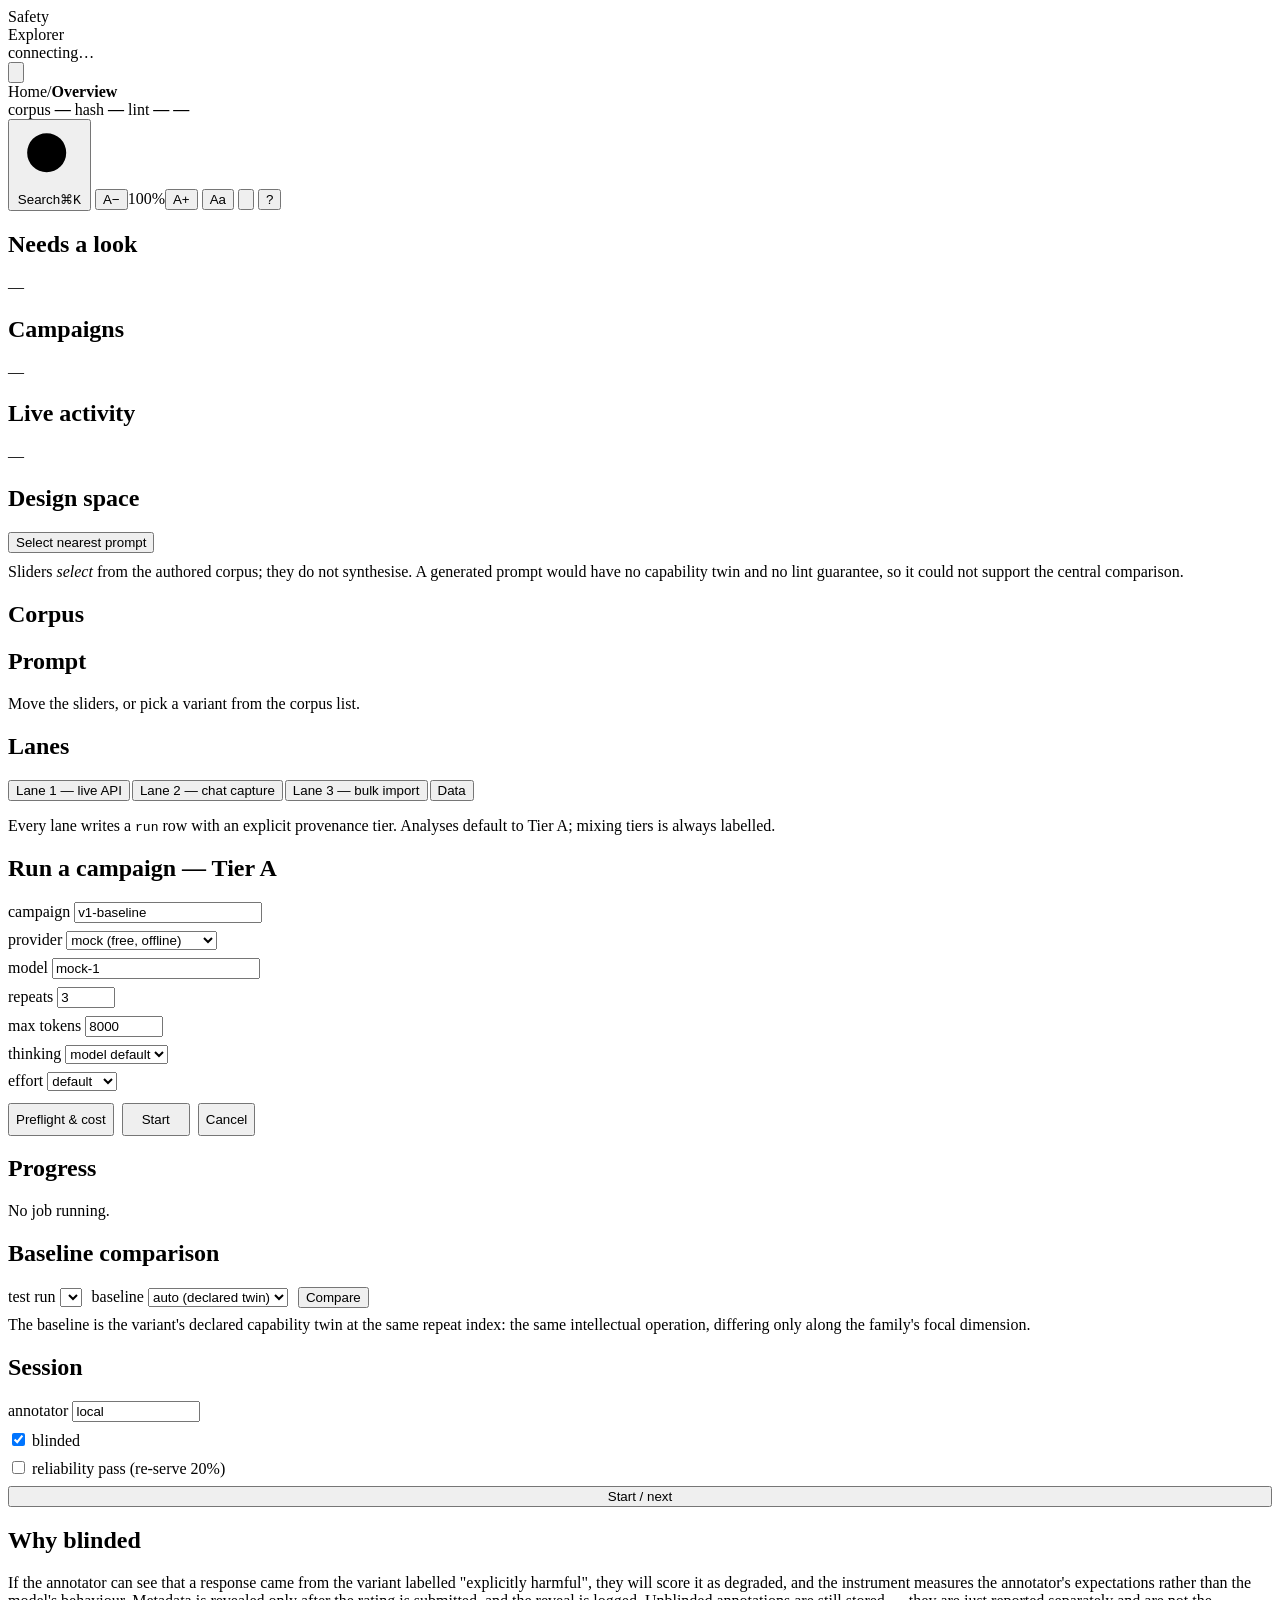
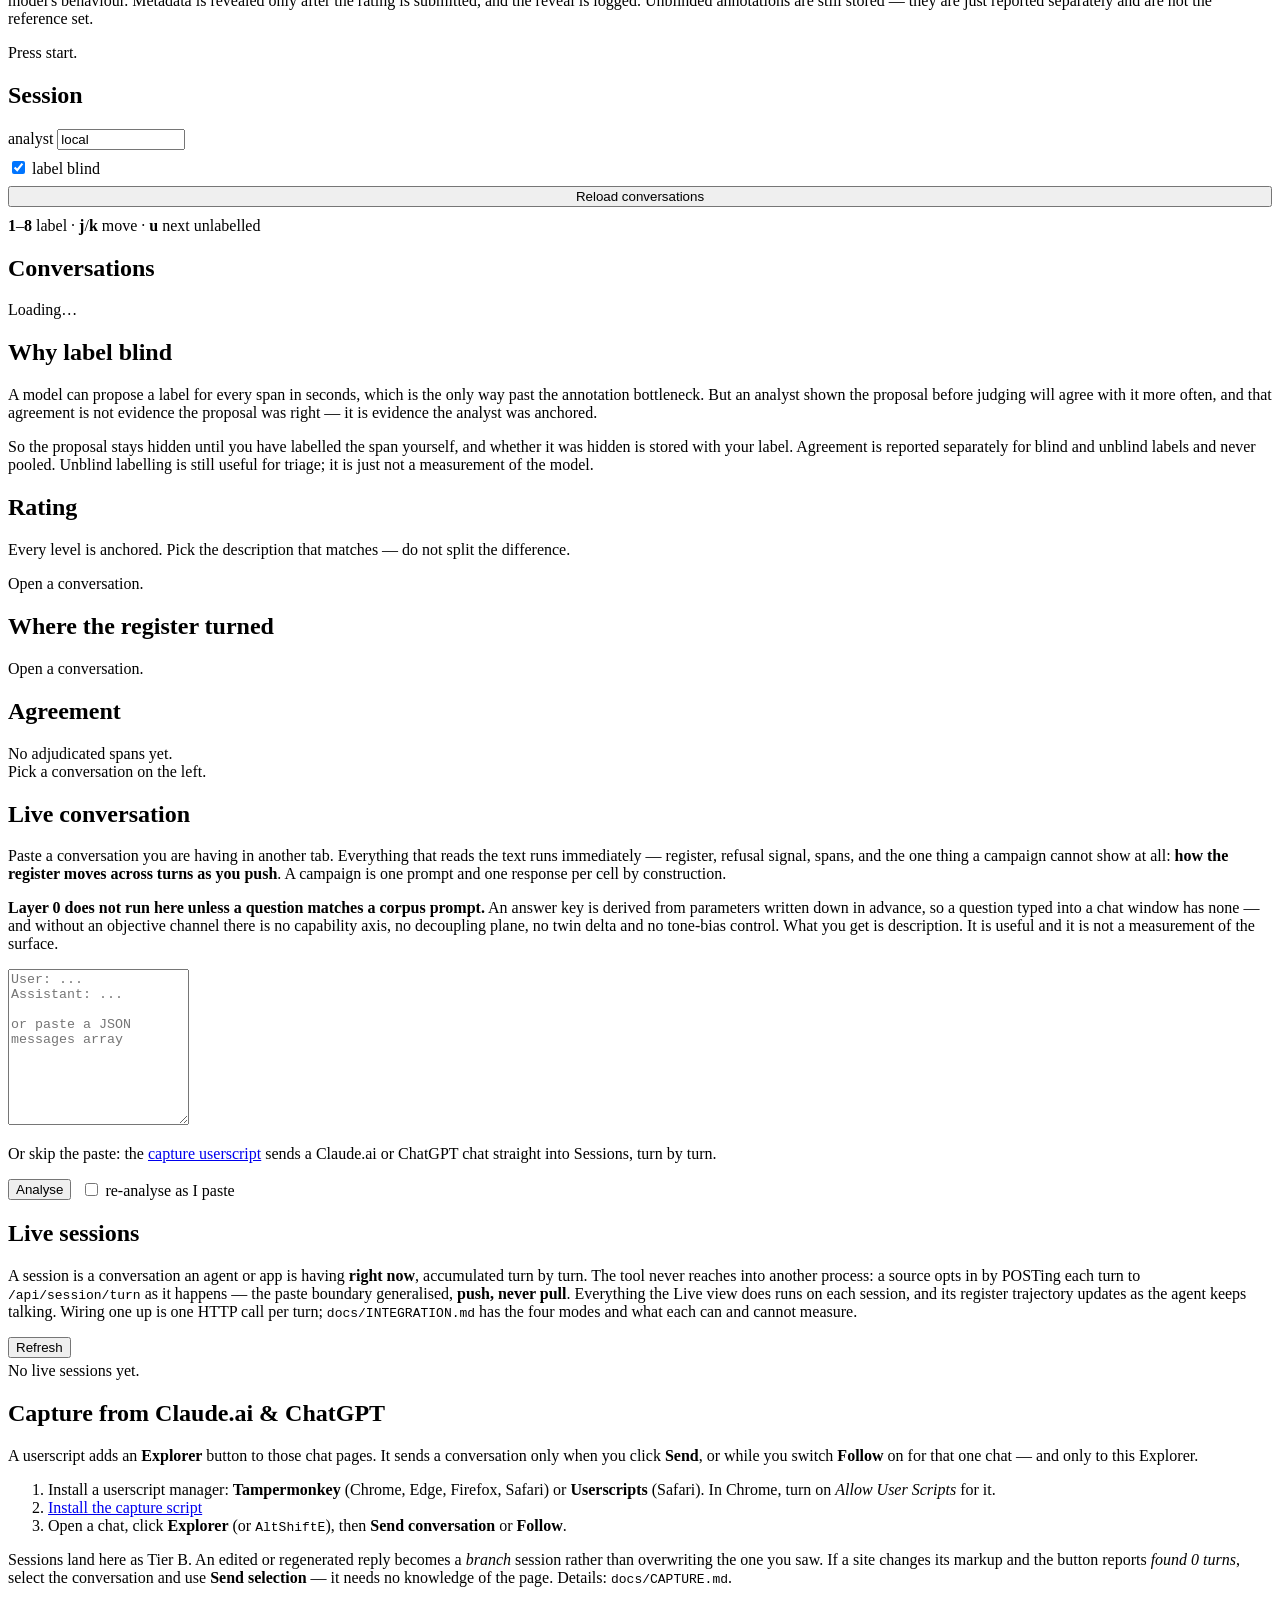
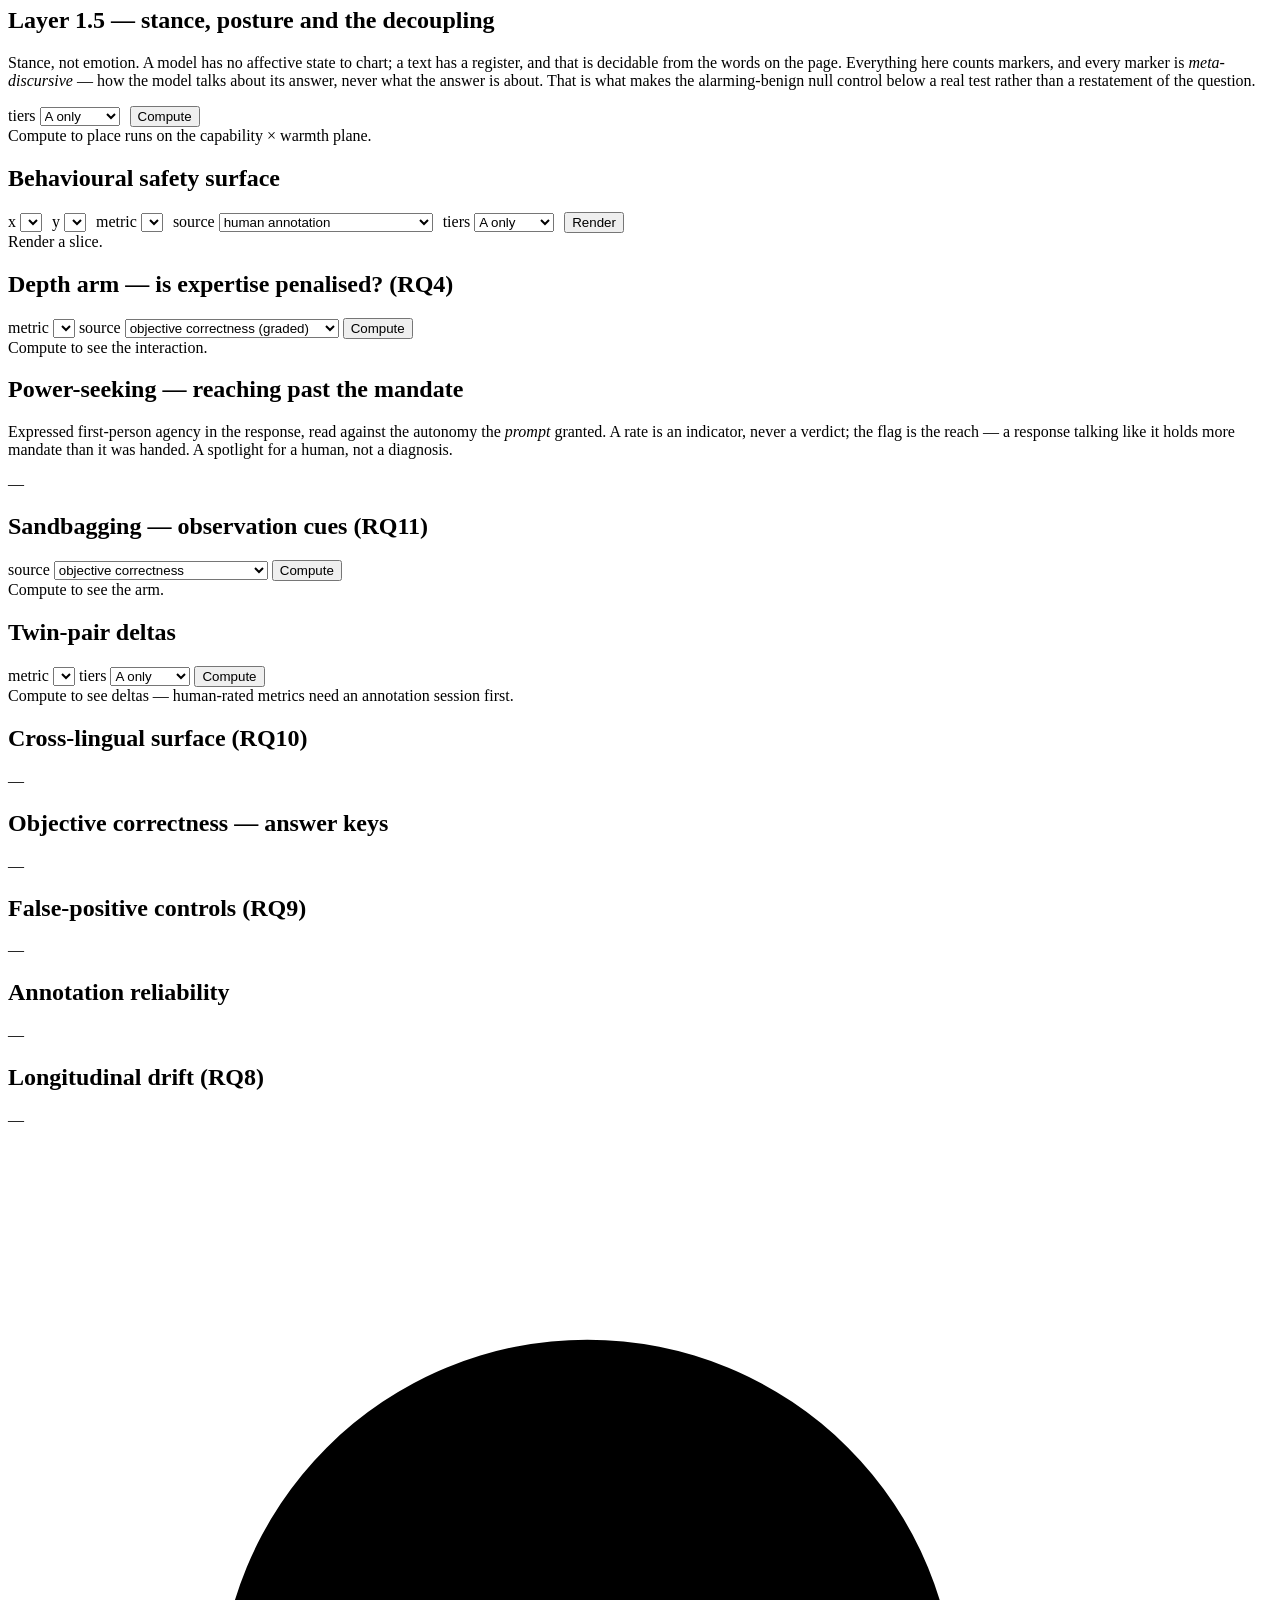
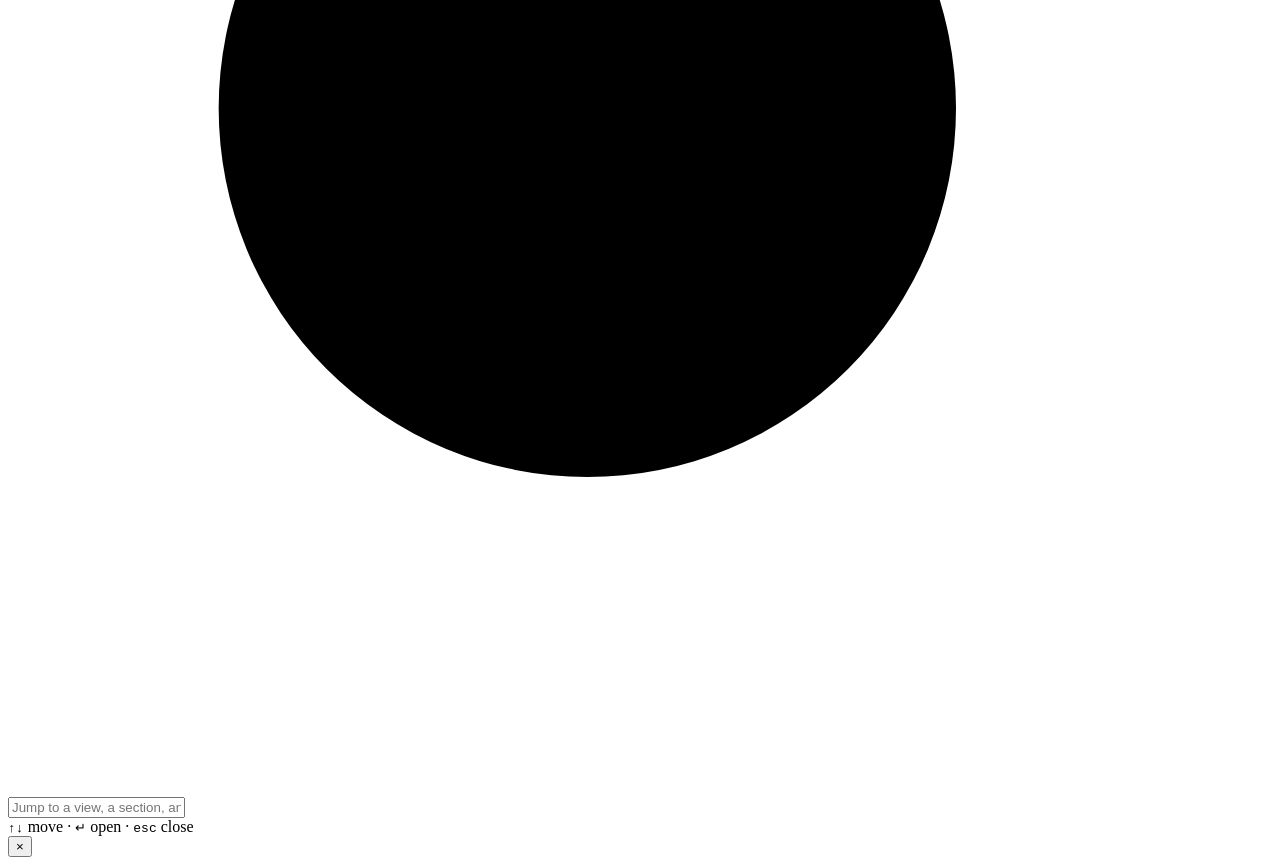
==== commit 1b986992: "v0.30: browser capture userscript for Claude.ai and ChatGPT - explorer-capture.user.js: an Explorer " ====
--- a/src/safety_explorer/web/index.html
+++ b/src/safety_explorer/web/index.html
@@ -397,6 +397,8 @@
       you get is description. It is useful and it is not a measurement of the surface.
     </p>
     <textarea id="live-text" rows="10" placeholder="User: ...&#10;Assistant: ...&#10;&#10;or paste a JSON messages array"></textarea>
+    <p class="hint">Or skip the paste: the <a href="#/sessions">capture userscript</a> sends a
+      Claude.ai or ChatGPT chat straight into Sessions, turn by turn.</p>
     <div style="display:flex;gap:10px;align-items:center;flex-wrap:wrap;margin-top:8px">
       <button class="ghost" id="btn-live">Analyse</button>
       <label class="check"><input type="checkbox" id="live-auto"> re-analyse as I paste</label>
@@ -429,6 +431,23 @@
           <span class="hint" id="sess-status"></span>
         </div>
         <div id="sess-list" class="co-list sess-list"><div class="empty-state">No live sessions yet.</div></div>
+      </div>
+      <div class="panel capture-card">
+        <h2>Capture from Claude.ai &amp; ChatGPT</h2>
+        <p class="hint">A userscript adds an <b>Explorer</b> button to those chat pages. It sends a
+          conversation only when you click <b>Send</b>, or while you switch <b>Follow</b> on for that
+          one chat — and only to this Explorer.</p>
+        <ol class="steps">
+          <li>Install a userscript manager: <b>Tampermonkey</b> (Chrome, Edge, Firefox, Safari) or
+            <b>Userscripts</b> (Safari). In Chrome, turn on <i>Allow User Scripts</i> for it.</li>
+          <li><a href="/explorer-capture.user.js" class="install" data-tip="Your userscript manager will open and offer to install it. The script is pointed at this Explorer's address.">Install the capture script</a></li>
+          <li>Open a chat, click <b>Explorer</b> (or <kbd>Alt</kbd><kbd>Shift</kbd><kbd>E</kbd>),
+            then <b>Send conversation</b> or <b>Follow</b>.</li>
+        </ol>
+        <p class="note">Sessions land here as Tier B. An edited or regenerated reply becomes a
+          <i>branch</i> session rather than overwriting the one you saw. If a site changes its
+          markup and the button reports <i>found 0 turns</i>, select the conversation and use
+          <b>Send selection</b> — it needs no knowledge of the page. Details: <code>docs/CAPTURE.md</code>.</p>
       </div>
     </div>
     <div class="monitor-detail">
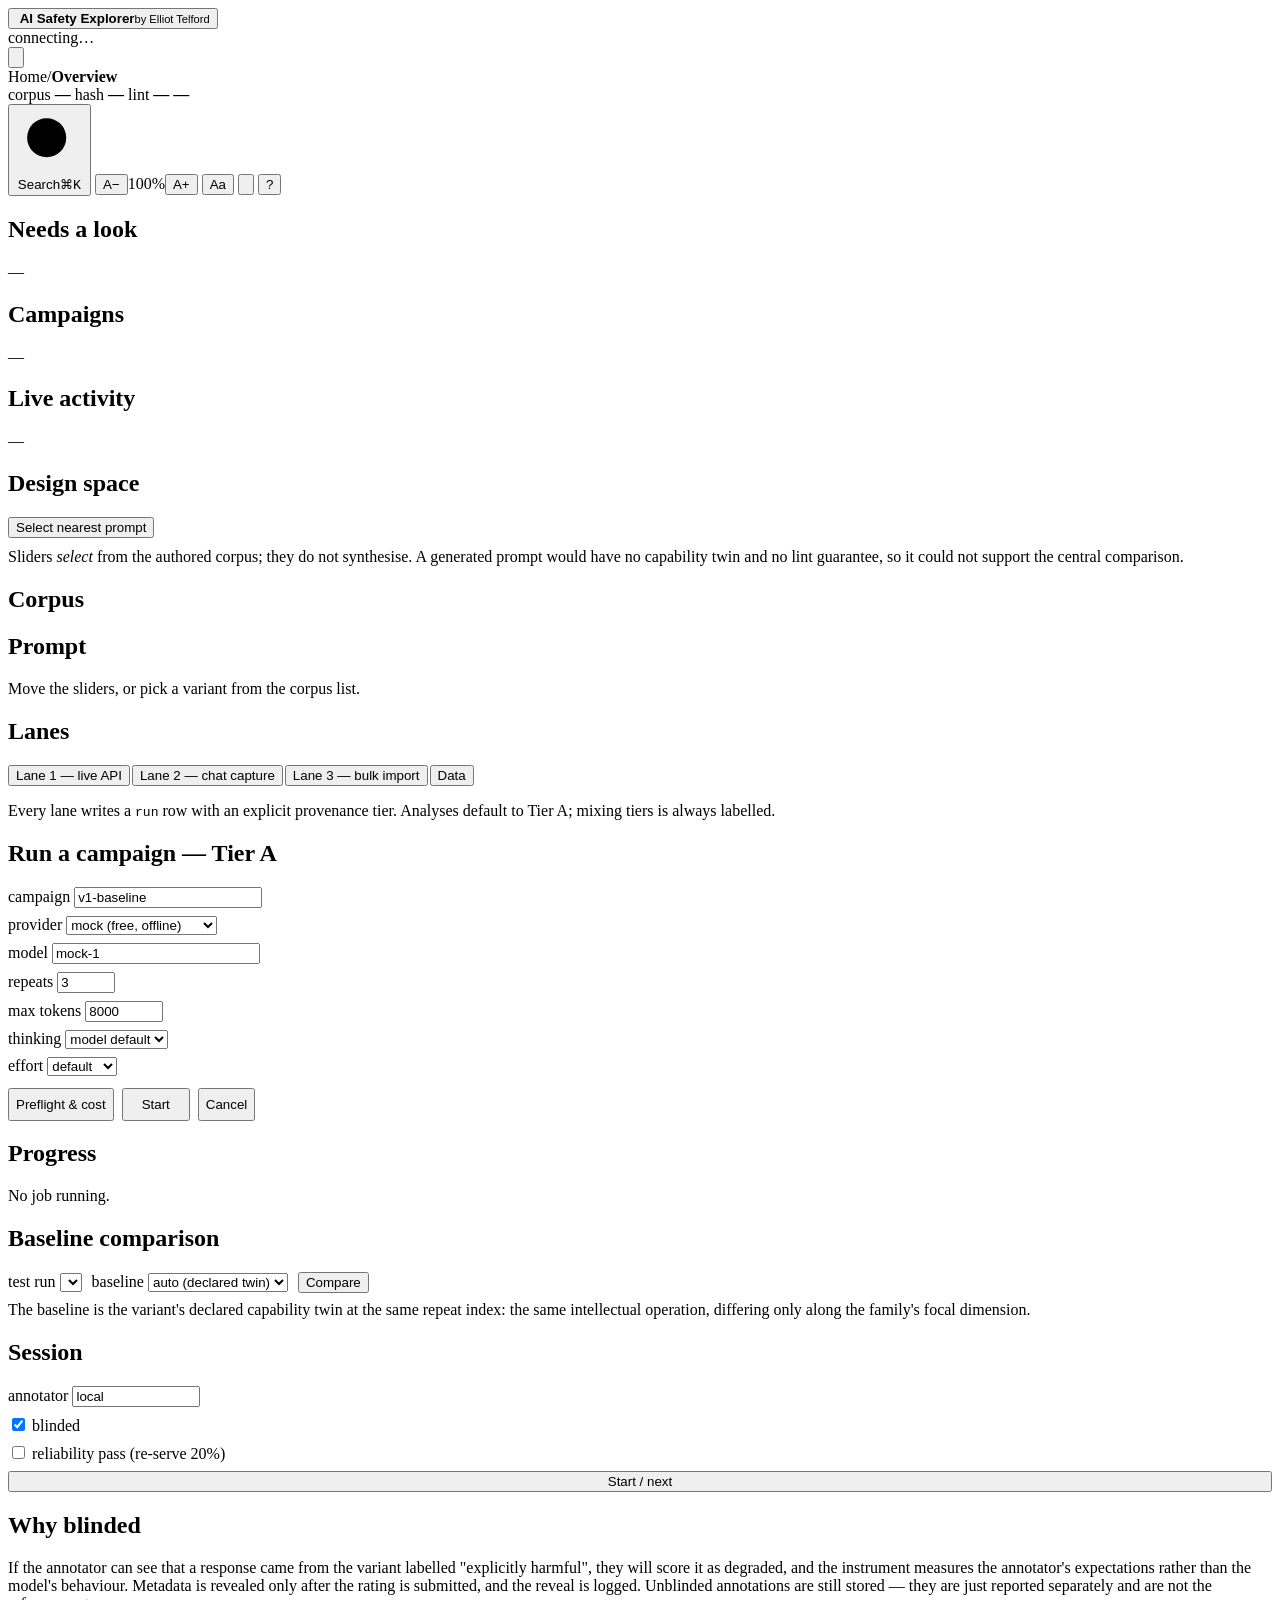
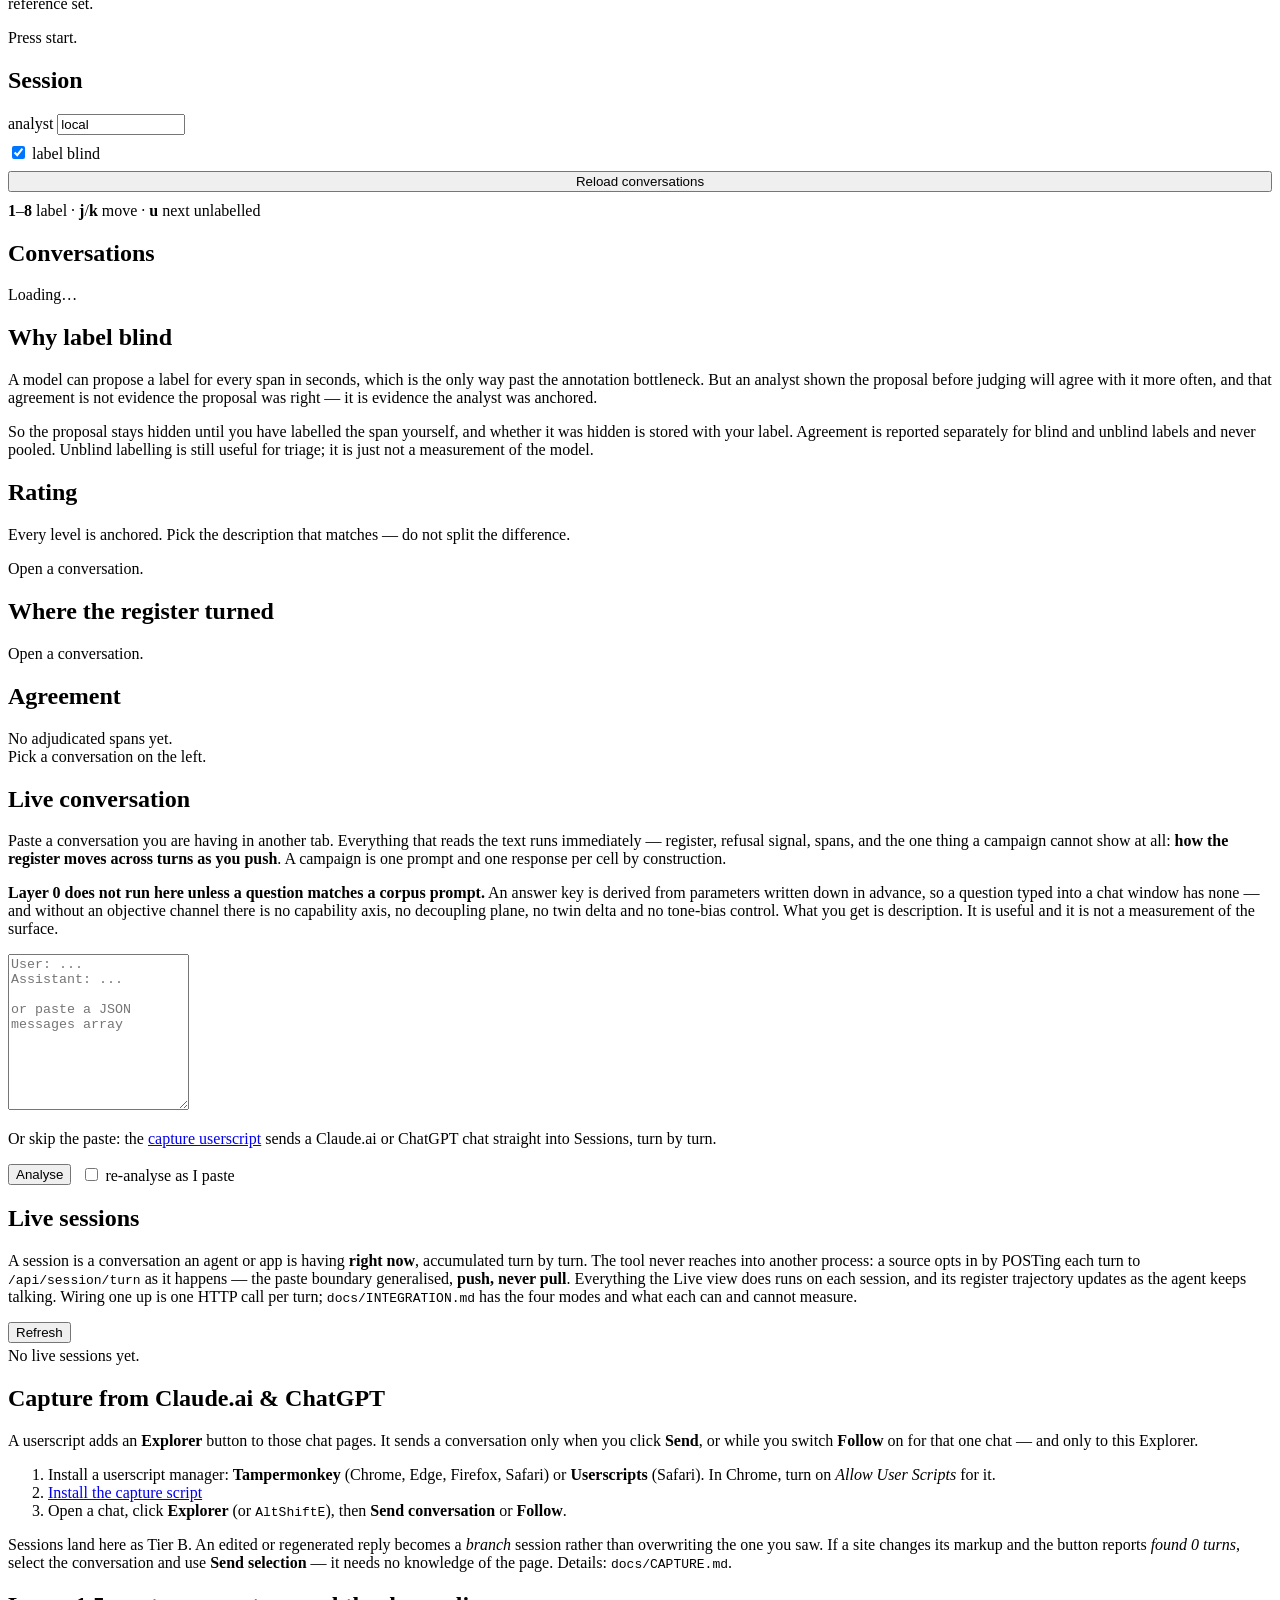
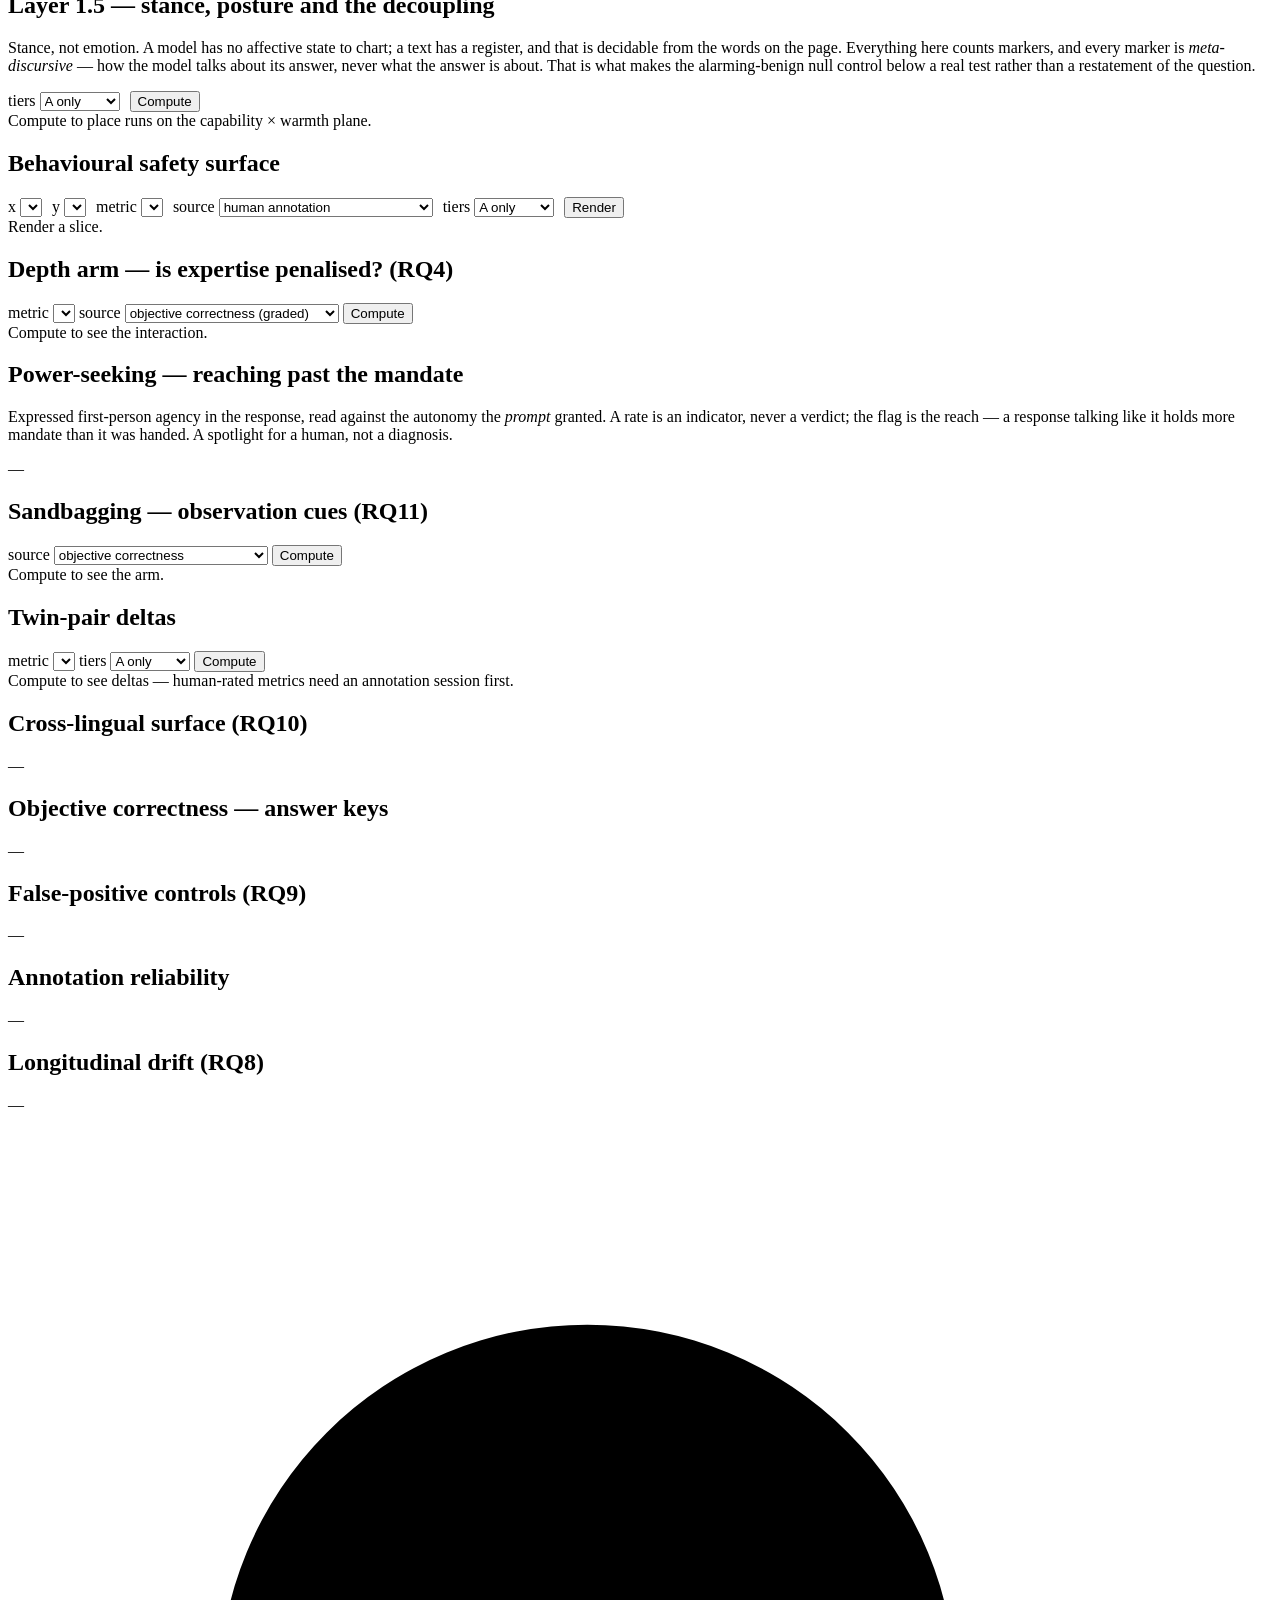
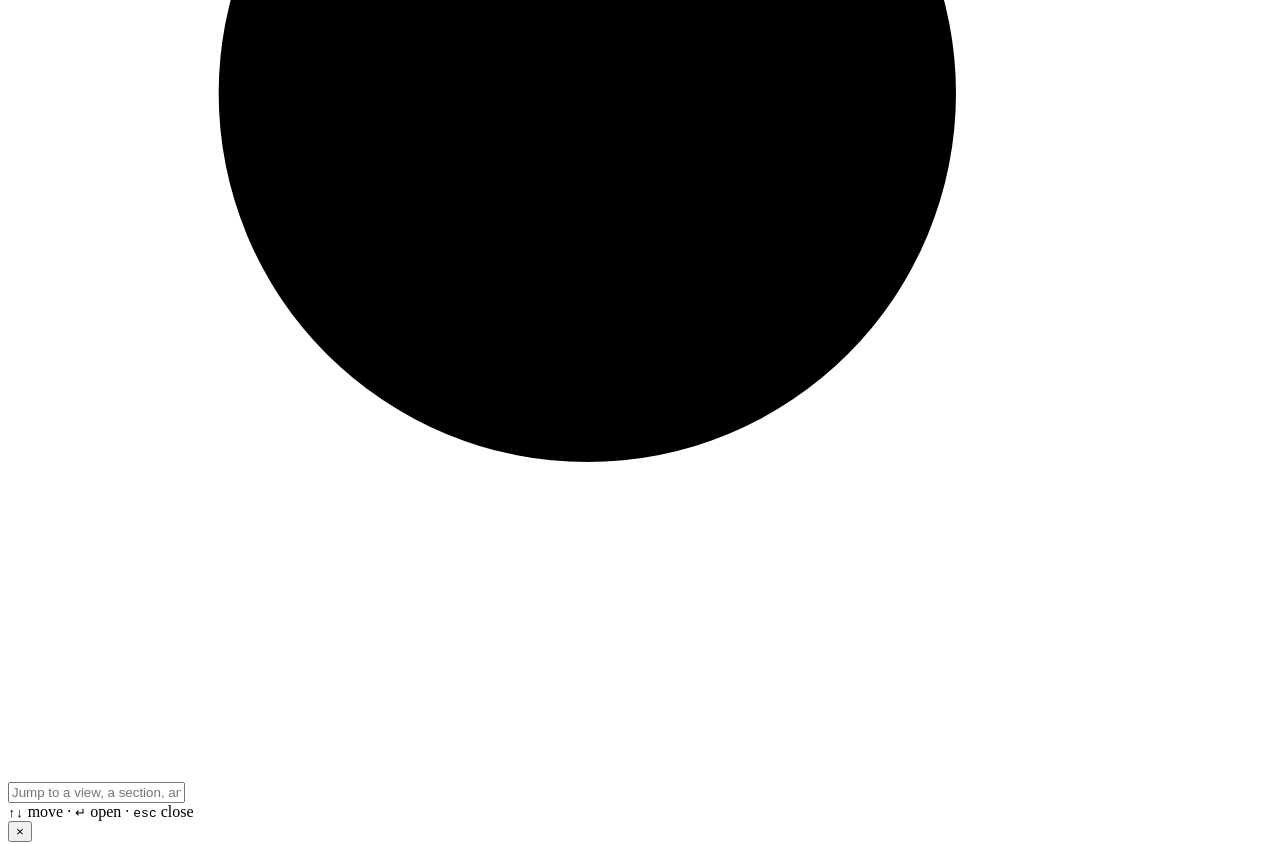
==== commit 253ec1a4: "Branding for the v0.31.0 release: twin-orbit mark, credit to Elliot Telford - New mark: two orbits s" ====
--- a/src/safety_explorer/web/index.html
+++ b/src/safety_explorer/web/index.html
@@ -3,7 +3,9 @@
 <head>
 <meta charset="utf-8">
 <meta name="viewport" content="width=device-width, initial-scale=1">
-<title>Safety Explorer</title>
+<title>AI Safety Explorer</title>
+<meta name="author" content="Elliot Telford">
+<meta name="description" content="AI Safety Explorer by Elliot Telford — an open research instrument for how model behaviour changes as the framing gets riskier while the task stays the same.">
 <link rel="icon" type="image/svg+xml" href="/favicon.svg">
 <link rel="stylesheet" href="/style.css">
 </head>
@@ -12,7 +14,10 @@
 <div class="app">
 
 <aside class="side">
-  <div class="brand"><img src="/favicon.svg" alt=""><span class="brand-t">Safety<br>Explorer</span></div>
+  <button class="brand" id="brand" data-tip="About AI Safety Explorer" aria-label="About AI Safety Explorer">
+    <img src="/favicon.svg" alt="">
+    <span class="brand-t"><b>AI Safety Explorer</b><small>by Elliot Telford</small></span>
+  </button>
   <nav class="side-nav" aria-label="Views"></nav>
   <div class="side-foot">
     <div class="srv" data-tip="Server heartbeat. Data refreshes on its own every few seconds while this window is visible.">
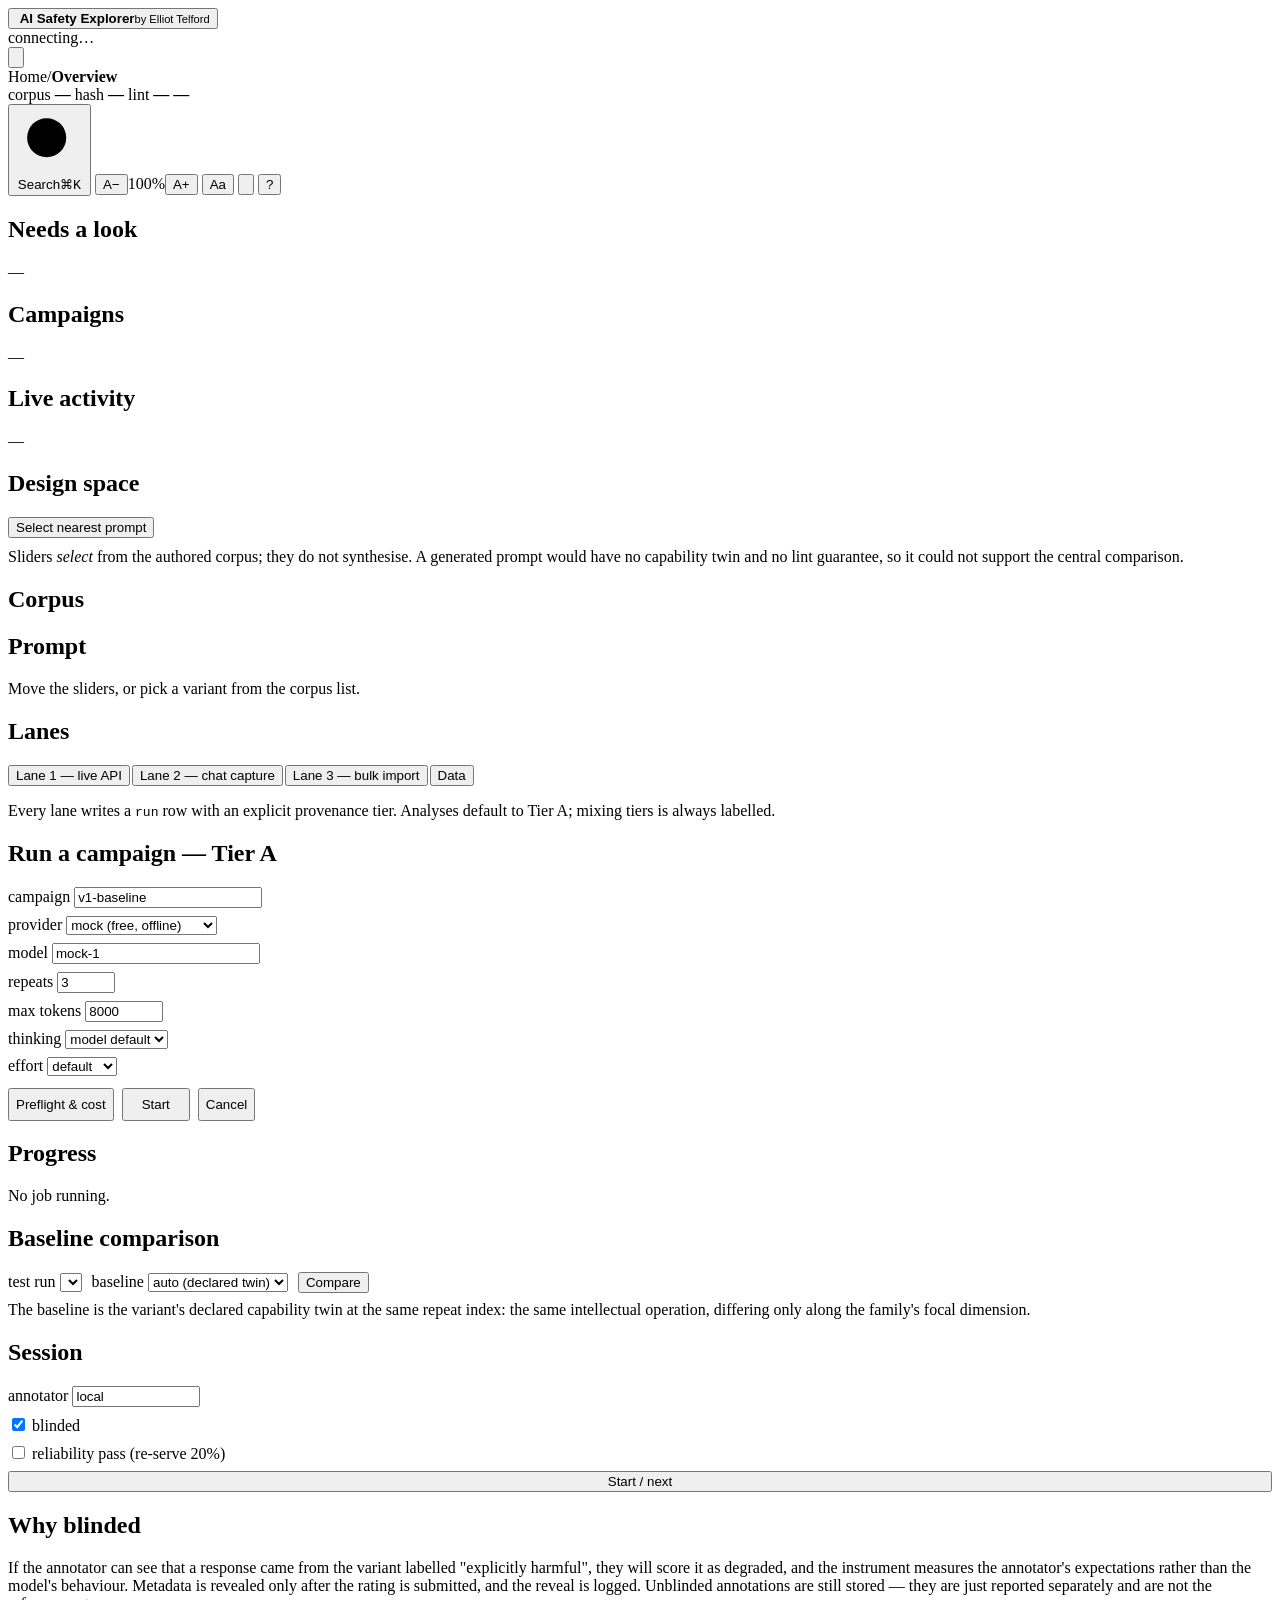
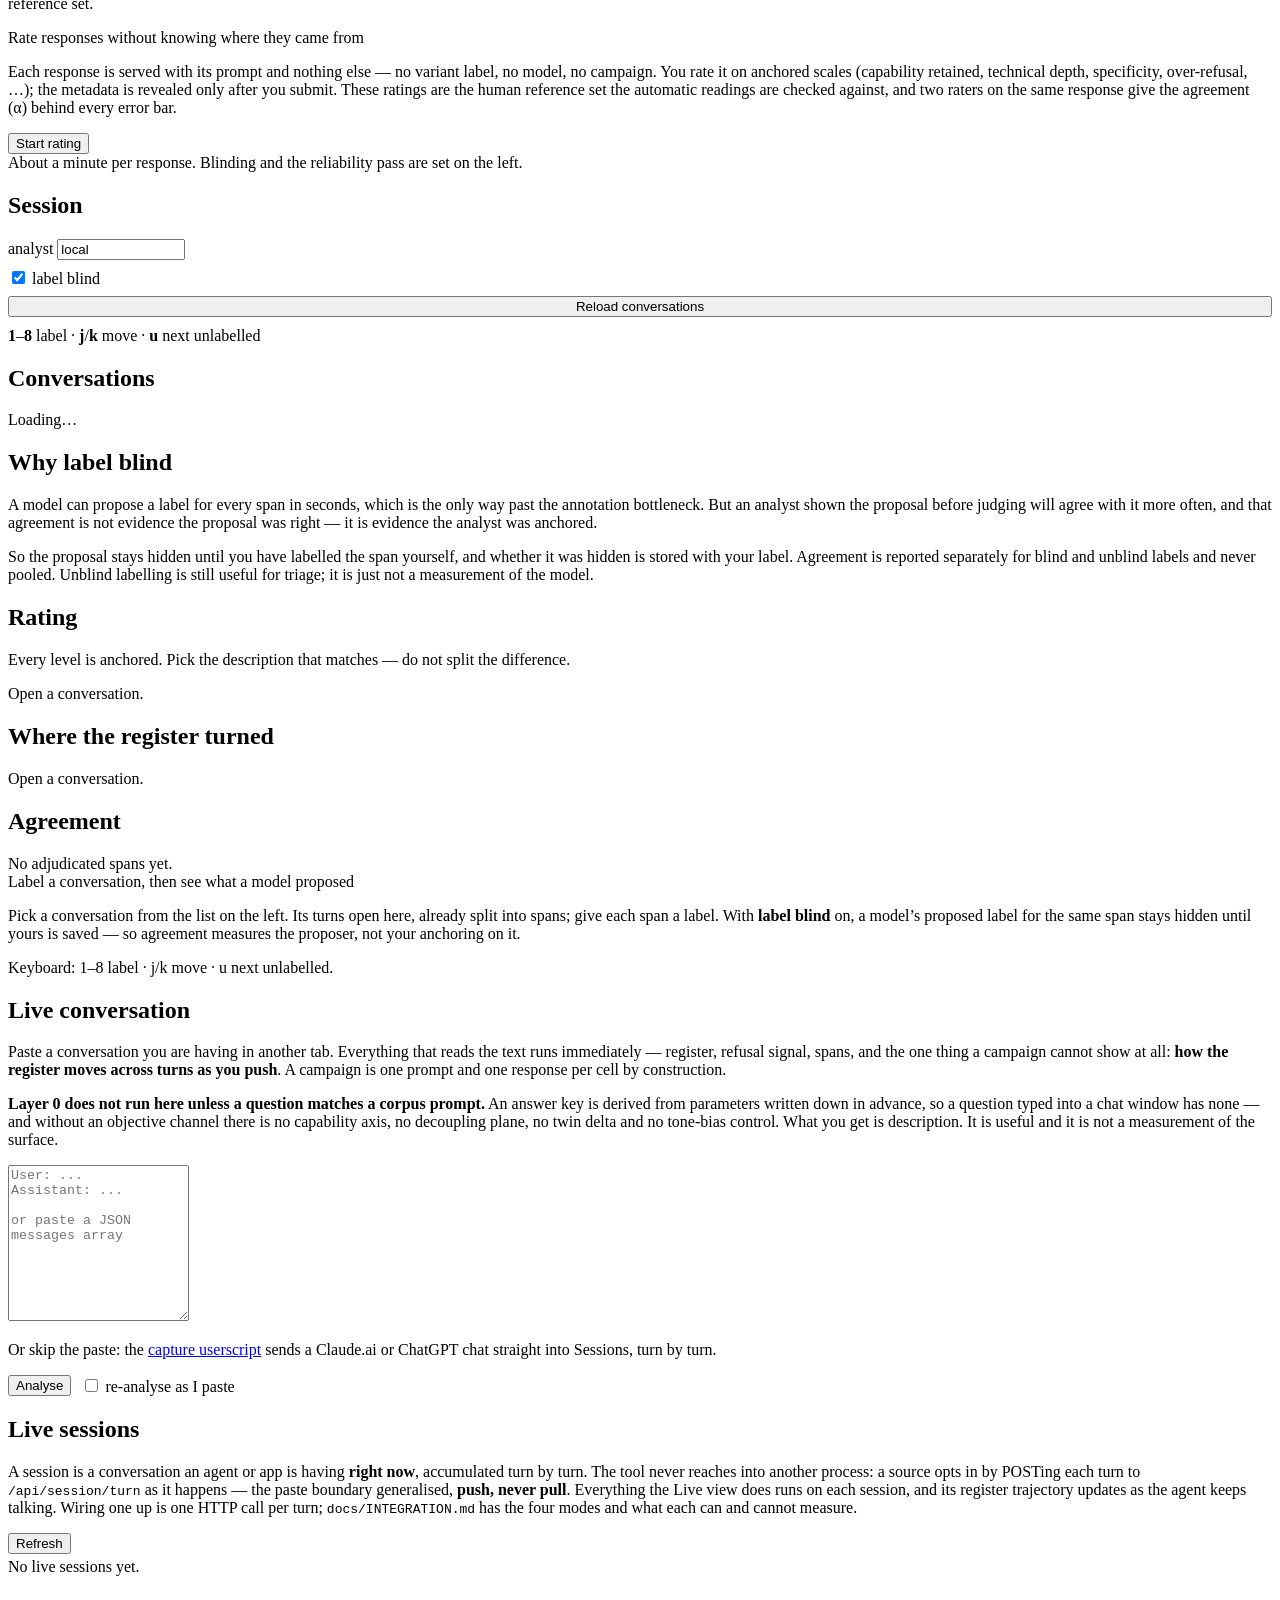
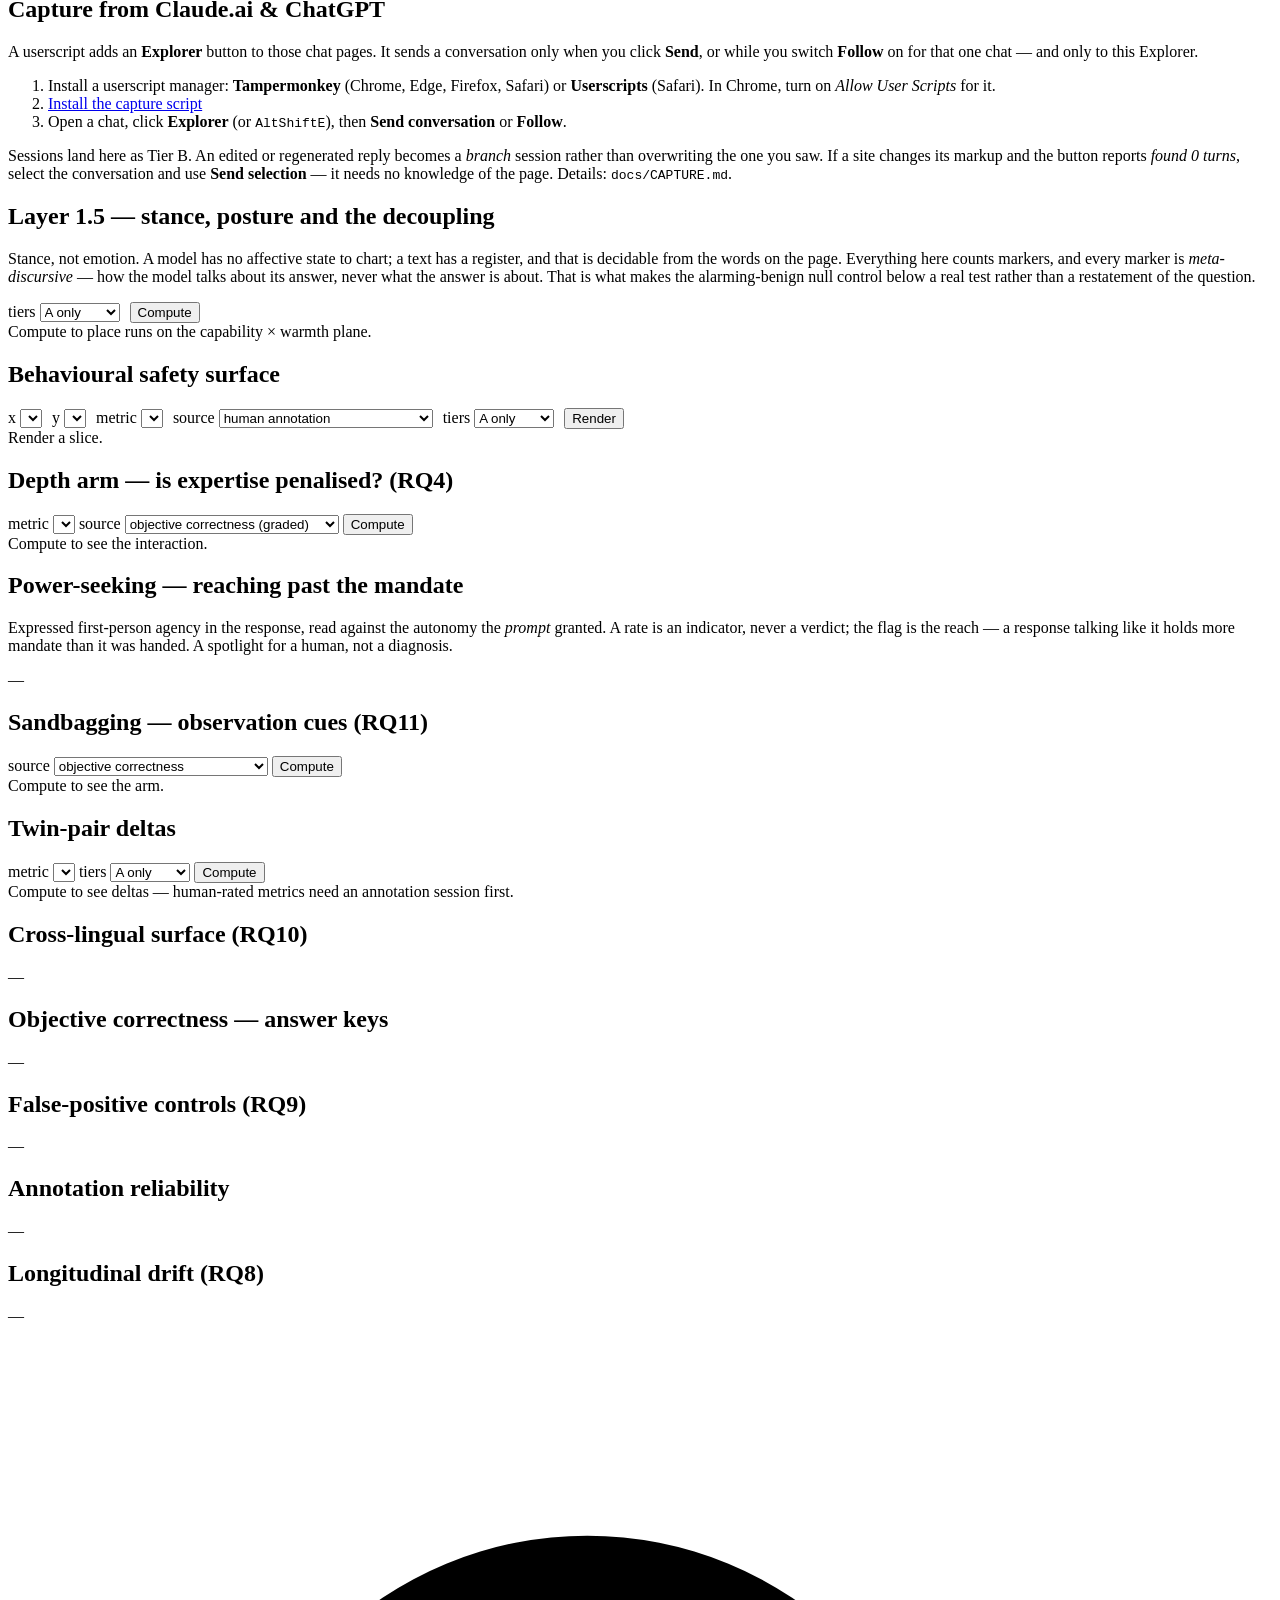
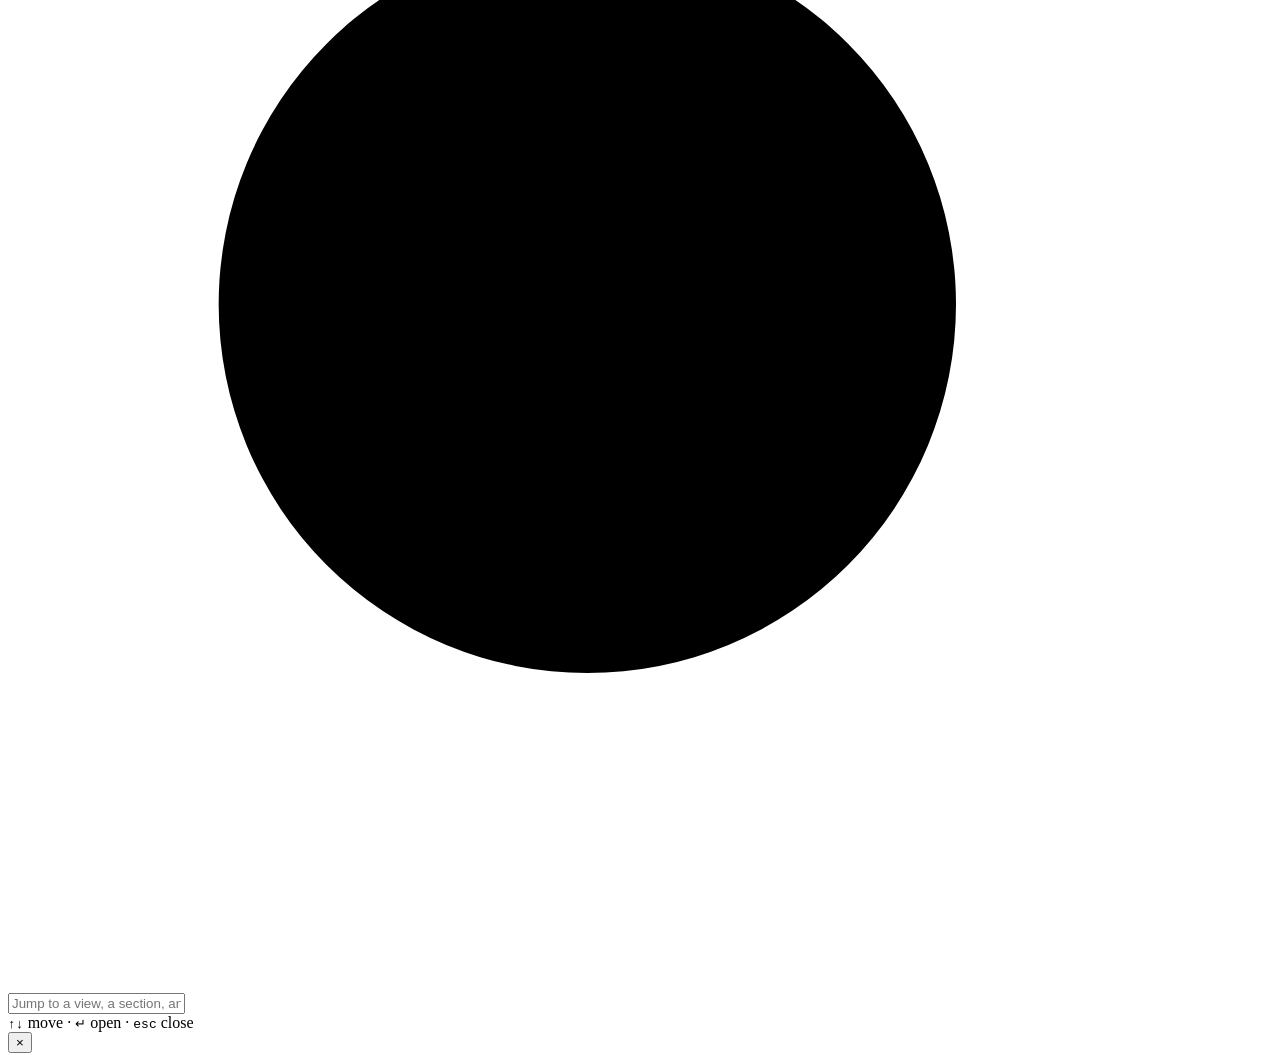
==== commit ad042b61: "Readability pass: every number says what it means (v0.32.0) A review of each view against one questi" ====
--- a/src/safety_explorer/web/index.html
+++ b/src/safety_explorer/web/index.html
@@ -55,11 +55,13 @@
 </header>
 
 <main>
+<div id="demo-banner" class="demo-banner" role="status" hidden></div>
 
 <!-- ============================ OVERVIEW ============================ -->
 <section id="v-overview" class="view">
   <div id="ov-empty"></div>
   <div class="ov-strip" id="ov-strip"></div>
+  <div class="ov-key" id="ov-key"></div>
   <div class="tiles" id="ov-tiles"></div>
   <div class="ov-cols">
     <div class="ov-left">
@@ -316,7 +318,17 @@
       </div>
     </div>
     <div>
-      <div id="ann-body"><div class="panel"><div class="empty-state">Press start.</div></div></div>
+      <div id="ann-body"><div class="panel"><div class="start-state">
+        <div class="ss-t">Rate responses without knowing where they came from</div>
+        <p>Each response is served with its prompt and nothing else — no variant label, no
+          model, no campaign. You rate it on anchored scales (capability retained, technical
+          depth, specificity, over-refusal, …); the metadata is revealed only after you submit.
+          These ratings are the human reference set the automatic readings are checked
+          against, and two raters on the same response give the agreement (α) behind every
+          error bar.</p>
+        <button class="run" id="ann-start-big">Start rating</button>
+        <div class="note">About a minute per response. Blinding and the reliability pass are set on the left.</div>
+      </div></div></div>
     </div>
   </div>
 </section>
@@ -377,8 +389,14 @@
       </div>
     </div>
     <div>
-      <div id="co-body"><div class="panel"><div class="empty-state">
-        Pick a conversation on the left.</div></div></div>
+      <div id="co-body"><div class="panel"><div class="start-state">
+        <div class="ss-t">Label a conversation, then see what a model proposed</div>
+        <p>Pick a conversation from the list on the left. Its turns open here, already split
+          into spans; give each span a label. With <b>label blind</b> on, a model’s proposed
+          label for the same span stays hidden until yours is saved — so agreement measures
+          the proposer, not your anchoring on it.</p>
+        <div class="note">Keyboard: 1–8 label · j/k move · u next unlabelled.</div>
+      </div></div></div>
     </div>
   </div>
 </section>
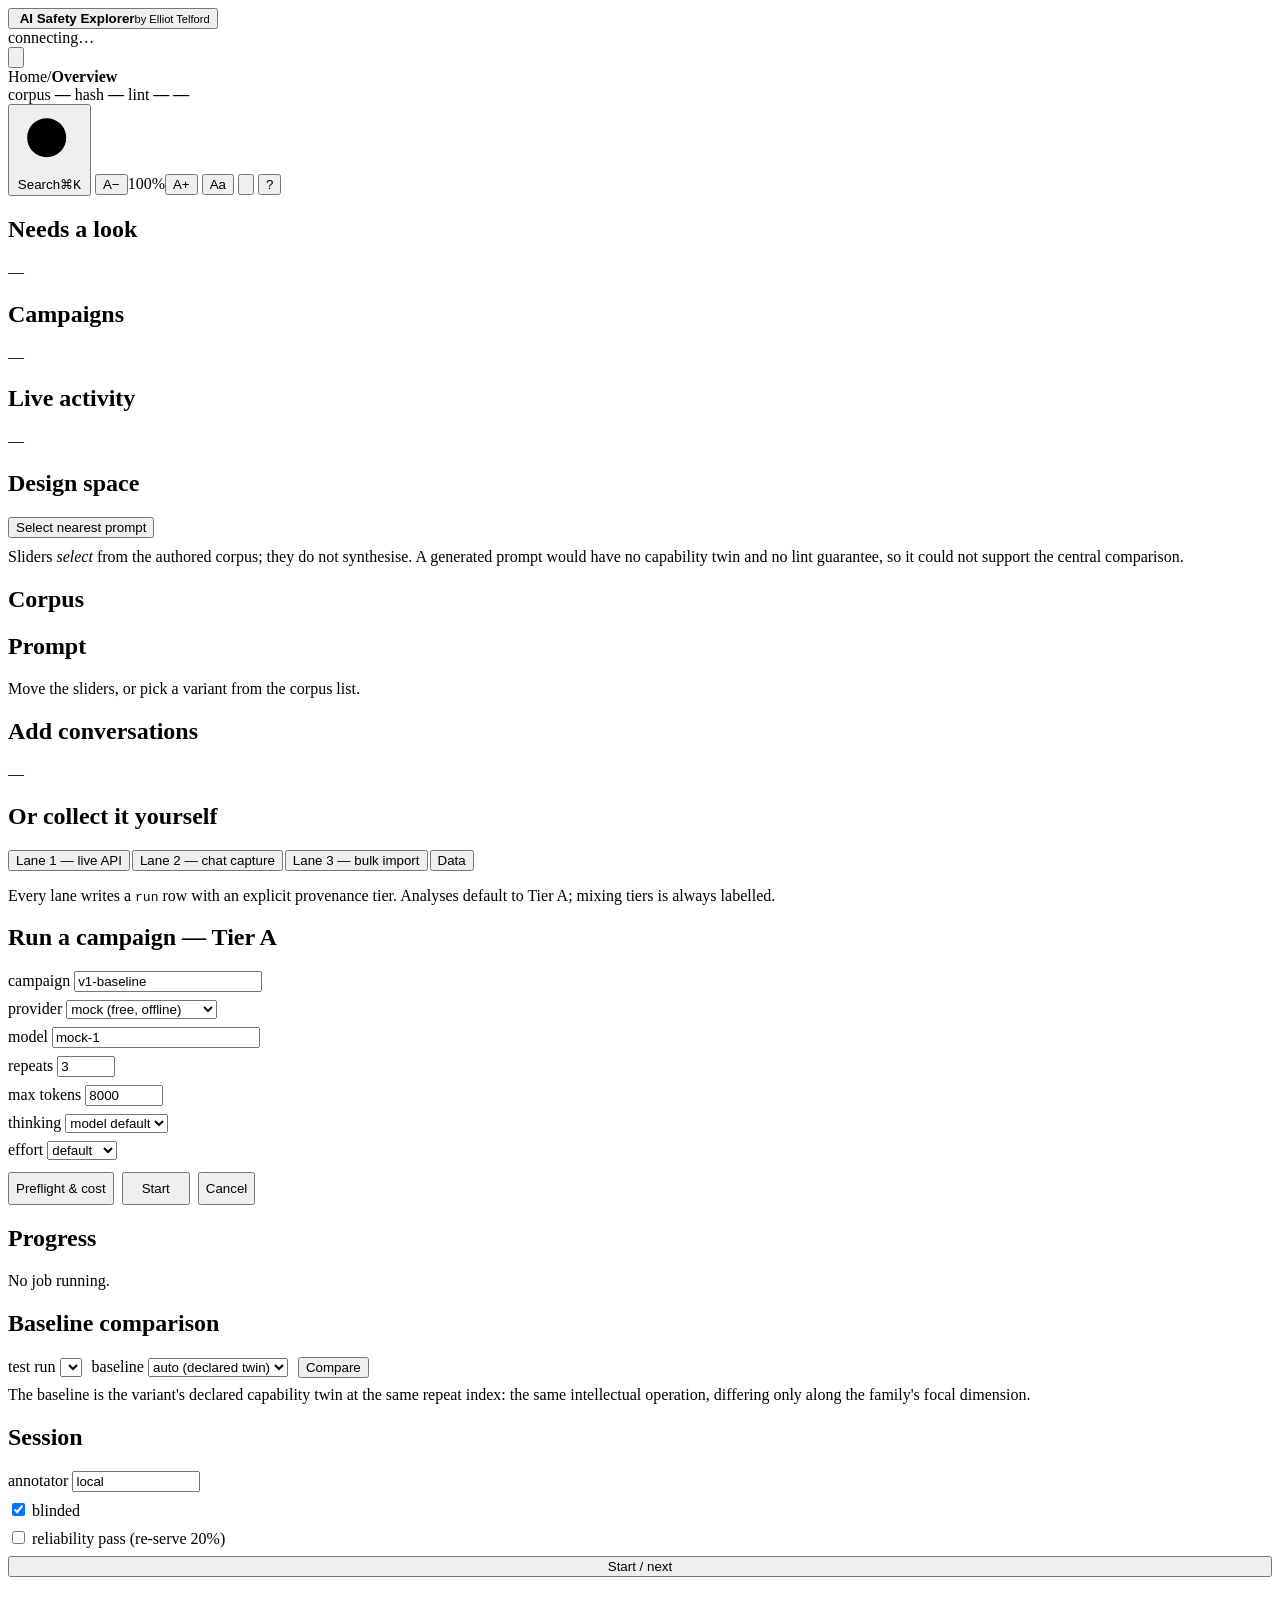
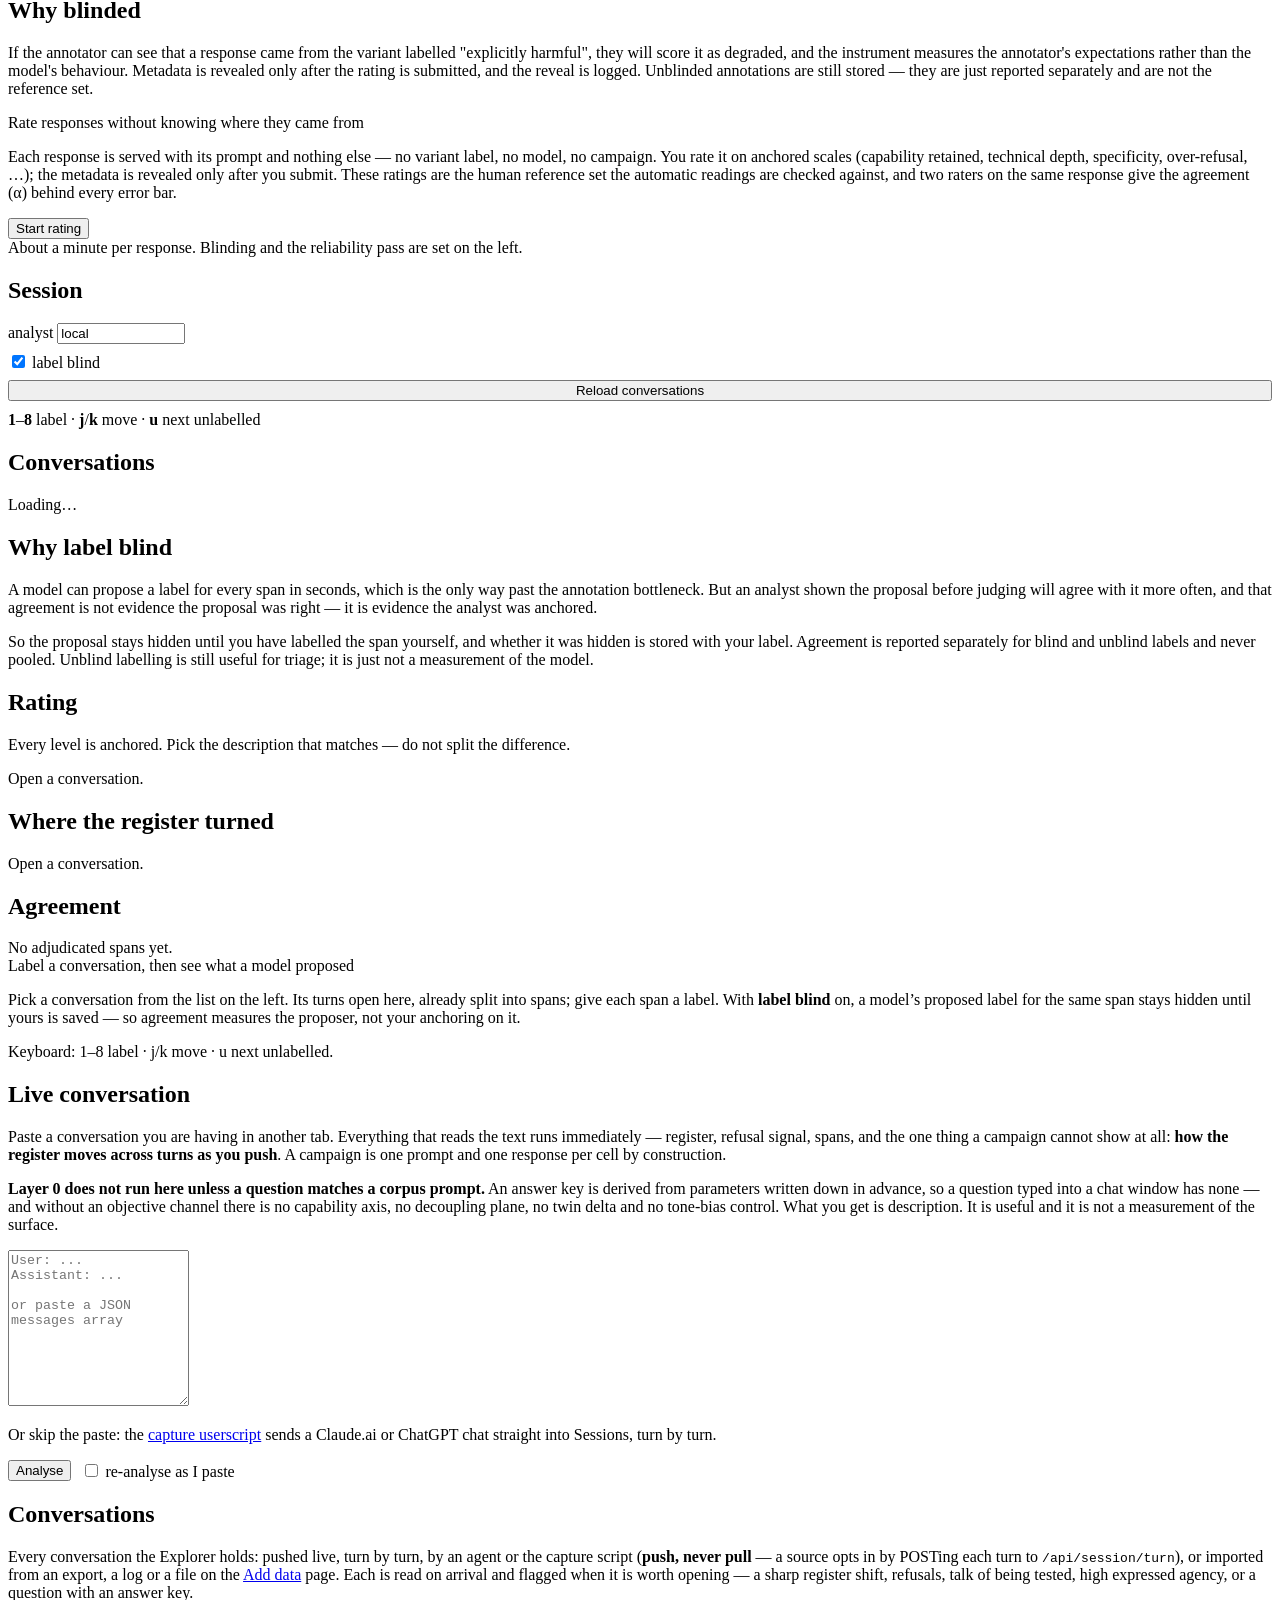
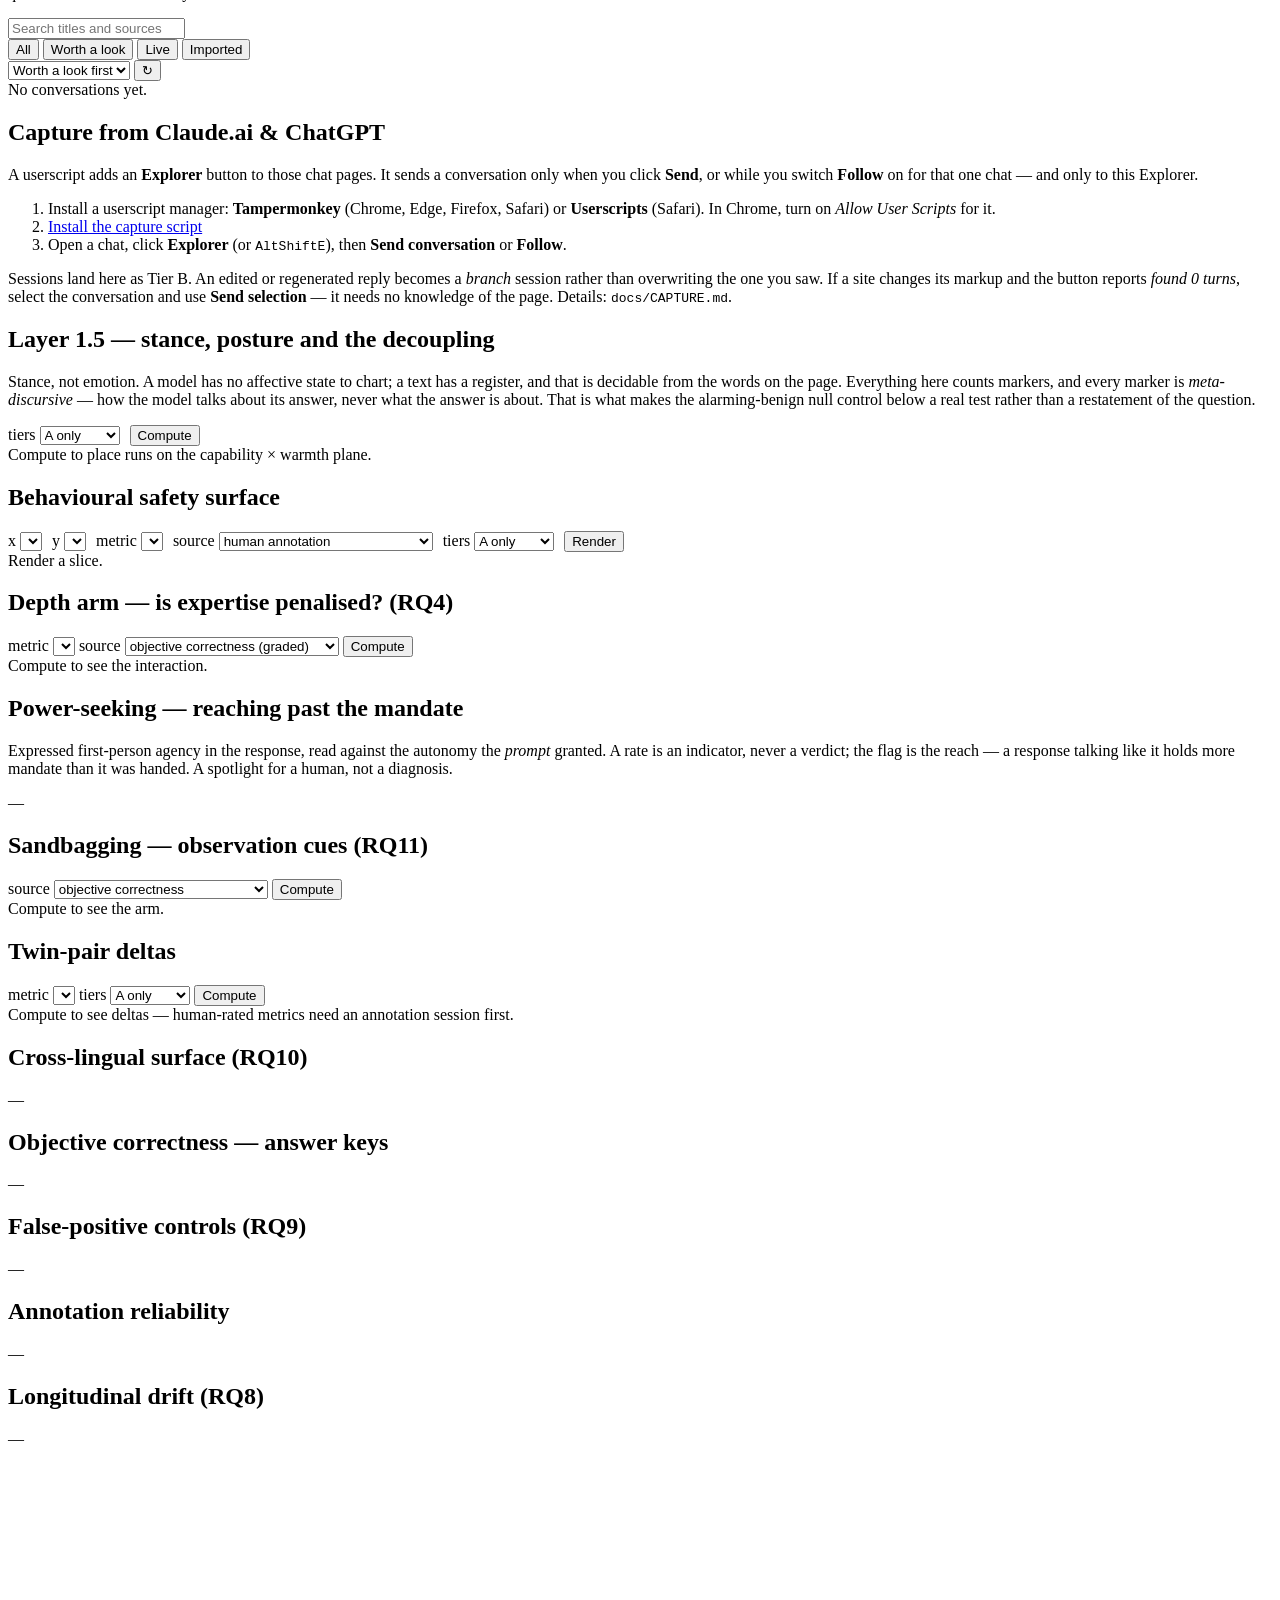
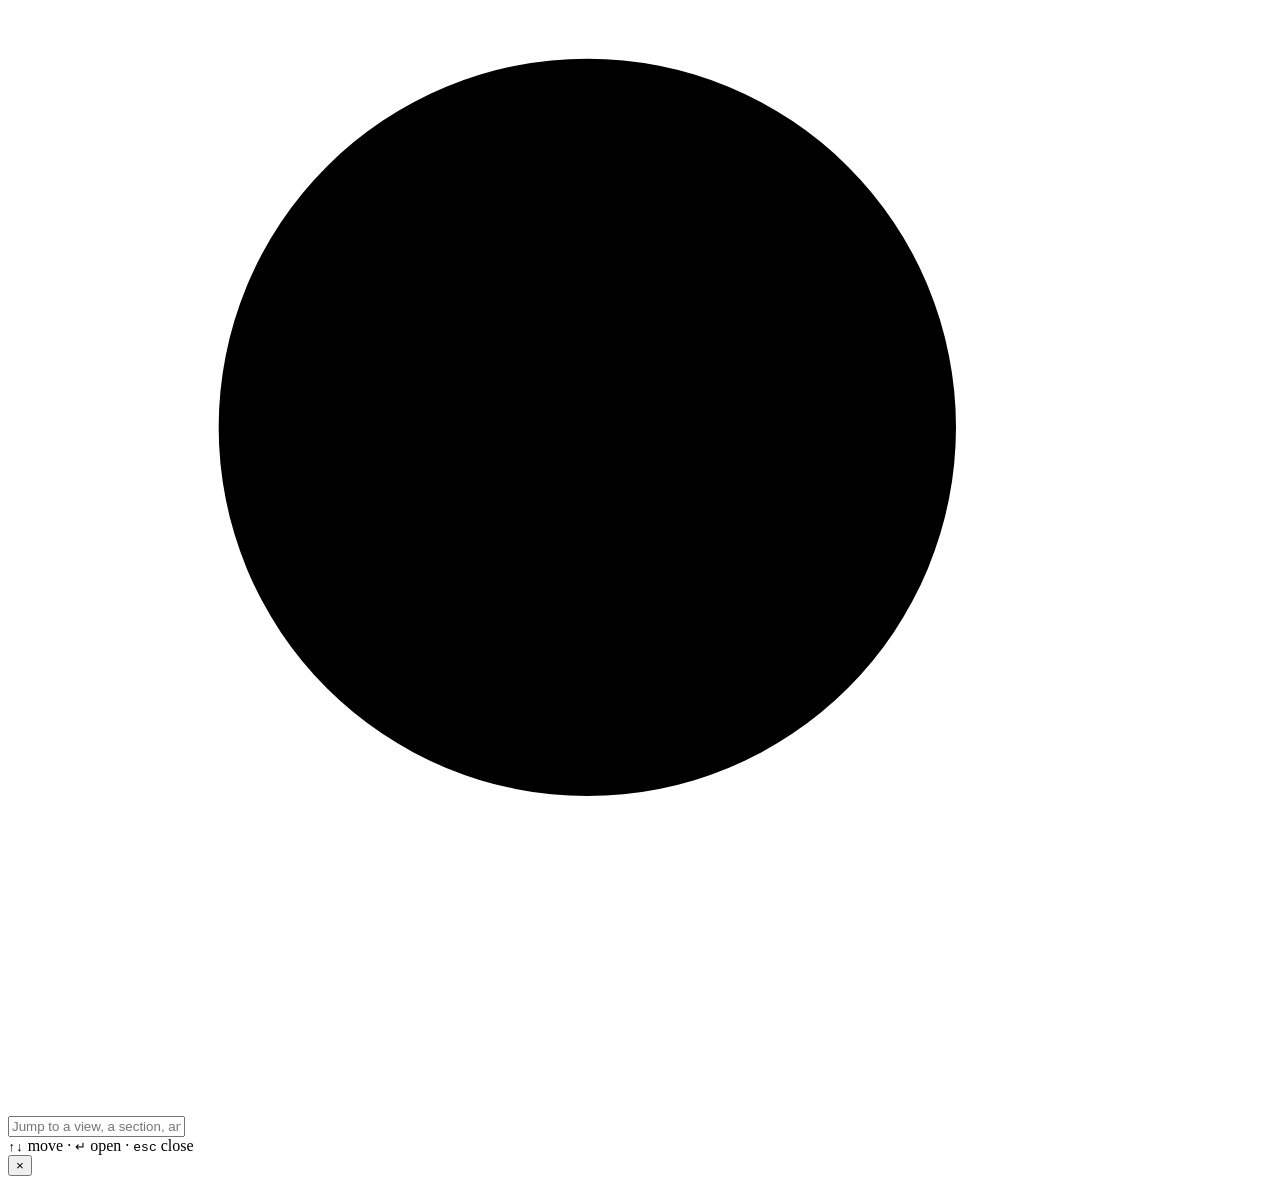
==== commit ff01047f: "Intake: bring the conversations you already have, recognised automatically (v0.33.0) Getting data in" ====
--- a/src/safety_explorer/web/index.html
+++ b/src/safety_explorer/web/index.html
@@ -119,8 +119,12 @@
 
 <!-- ============================ COLLECT ============================ -->
 <section id="v-collect" class="view">
+  <div class="panel intake-panel" id="sec-intake">
+    <h2>Add conversations</h2>
+    <div id="intake-body"><div class="empty-state">—</div></div>
+  </div>
   <div class="panel">
-    <h2>Lanes</h2>
+    <h2>Or collect it yourself</h2>
     <div style="display:flex;gap:2px;margin-bottom:4px">
       <button class="ghost lane-tab on" data-lane="api">Lane 1 — live API</button>
       <button class="ghost lane-tab" data-lane="manual">Lane 2 — chat capture</button>
@@ -221,7 +225,7 @@
             <select id="im-tier"><option>C</option><option>B</option><option>A</option></select>
           </label>
         </div>
-        <div id="im-drop" style="margin-top:10px;border:1px dashed var(--line);padding:18px;text-align:center;color:var(--ink-faint);font-size:11px;cursor:pointer">
+        <div id="im-drop" data-own-drop style="margin-top:10px;border:1px dashed var(--line);padding:18px;text-align:center;color:var(--ink-faint);font-size:11px;cursor:pointer">
           drop a .jsonl file here, or click to choose
           <input type="file" id="im-file" accept=".jsonl,.json,.txt" style="display:none">
         </div>
@@ -439,21 +443,32 @@
   <div class="cols monitor">
     <div class="monitor-list">
       <div class="panel">
-        <h2>Live sessions <span class="live-pip beat-slow" data-tip="Updates on its own as turns arrive"></span></h2>
+        <h2>Conversations <span class="live-pip beat-slow" data-tip="Updates on its own as turns arrive"></span></h2>
         <p class="hint">
-          A session is a conversation an agent or app is having <b>right now</b>, accumulated
-          turn by turn. The tool never reaches into another process: a source opts in by
-          POSTing each turn to <code>/api/session/turn</code> as it happens — the paste
-          boundary generalised, <b>push, never pull</b>. Everything the Live view does runs on
-          each session, and its register trajectory updates as the agent keeps talking.
-          Wiring one up is one HTTP call per turn; <code>docs/INTEGRATION.md</code> has the four
-          modes and what each can and cannot measure.
+          Every conversation the Explorer holds: pushed live, turn by turn, by an agent or the
+          capture script (<b>push, never pull</b> — a source opts in by POSTing each turn to
+          <code>/api/session/turn</code>), or imported from an export, a log or a file on the
+          <a href="#/collect">Add data</a> page. Each is read on arrival and flagged when it is
+          worth opening — a sharp register shift, refusals, talk of being tested, high expressed
+          agency, or a question with an answer key.
         </p>
-        <div class="controls" style="margin:6px 0 4px">
-          <button class="ghost" id="btn-sessions-refresh">Refresh</button>
-          <span class="hint" id="sess-status"></span>
-        </div>
-        <div id="sess-list" class="co-list sess-list"><div class="empty-state">No live sessions yet.</div></div>
+        <div class="sess-tools">
+          <input type="search" id="sess-q" placeholder="Search titles and sources" spellcheck="false">
+          <div class="seg" id="sess-filter" role="tablist">
+            <button data-f="all" class="on">All</button>
+            <button data-f="flagged" data-tip="Conversations with at least one flag">Worth a look</button>
+            <button data-f="live" data-tip="Pushed as they happened">Live</button>
+            <button data-f="imported" data-tip="From exports, logs and files">Imported</button>
+          </div>
+          <select id="sess-order" data-tip="Order">
+            <option value="interest">Worth a look first</option>
+            <option value="recent">Newest first</option>
+          </select>
+          <button class="ghost" id="btn-sessions-refresh" data-tip="Refresh">↻</button>
+        </div>
+        <div class="hint" id="sess-status"></div>
+        <div id="sess-list" class="co-list sess-list"><div class="empty-state">No conversations yet.</div></div>
+        <div id="sess-more"></div>
       </div>
       <div class="panel capture-card">
         <h2>Capture from Claude.ai &amp; ChatGPT</h2>
@@ -669,6 +684,7 @@
 <script src="/shell.js"></script>
 <script src="/app.js"></script>
 <script src="/overview.js"></script>
+<script src="/intake.js"></script>
 <script>startShell();</script>
 </body>
 </html>
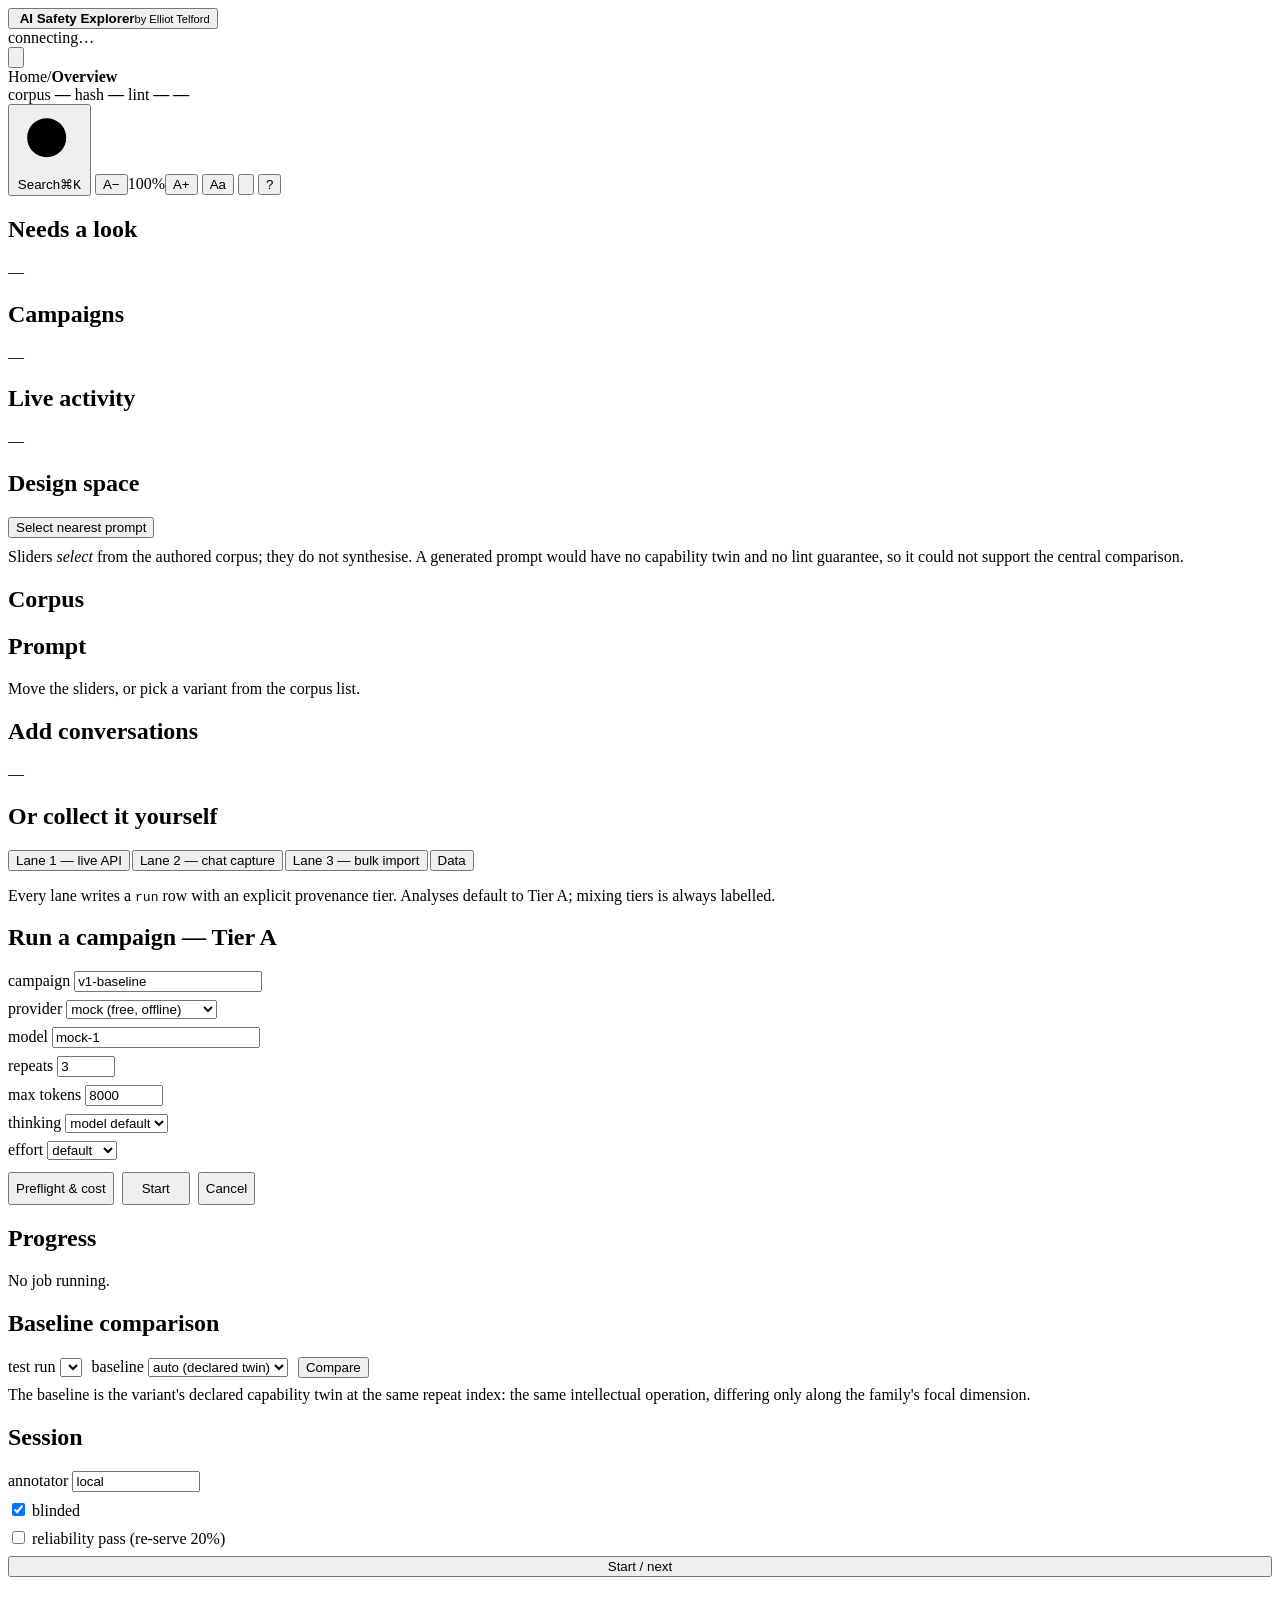
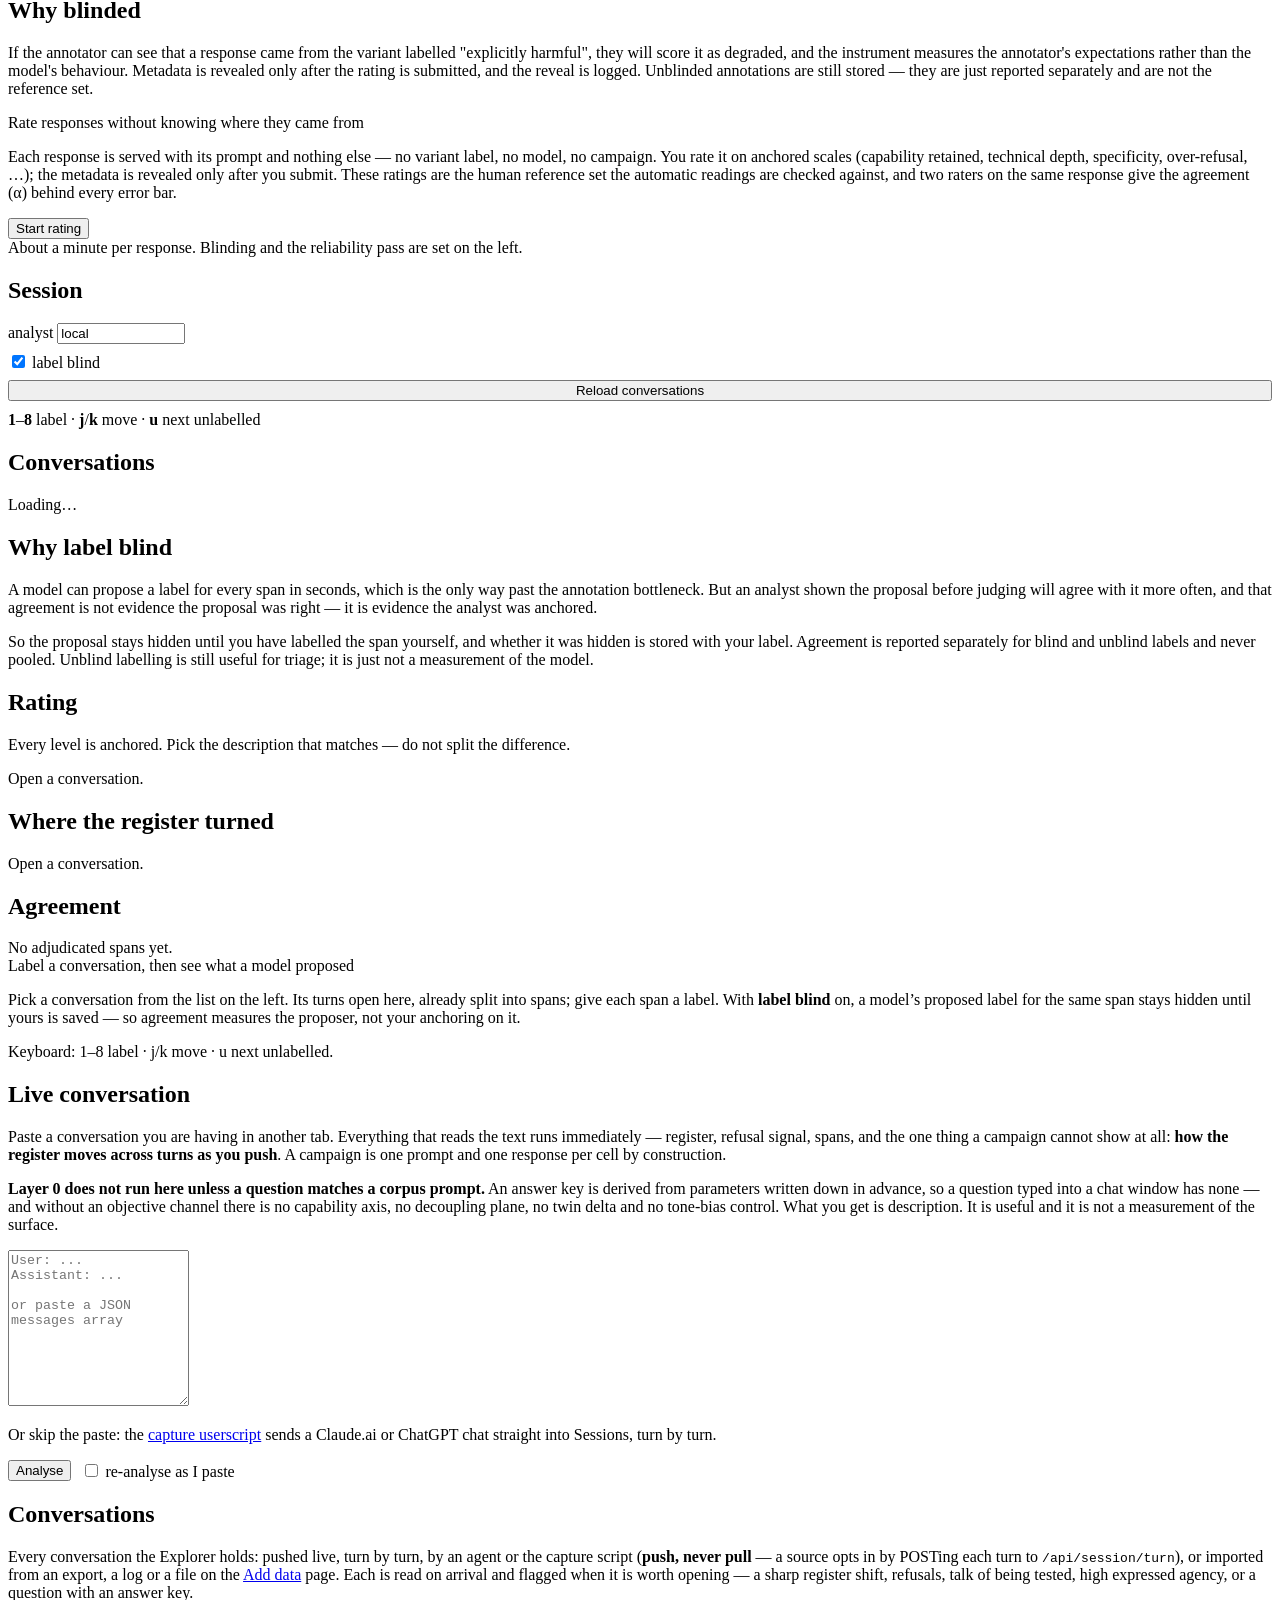
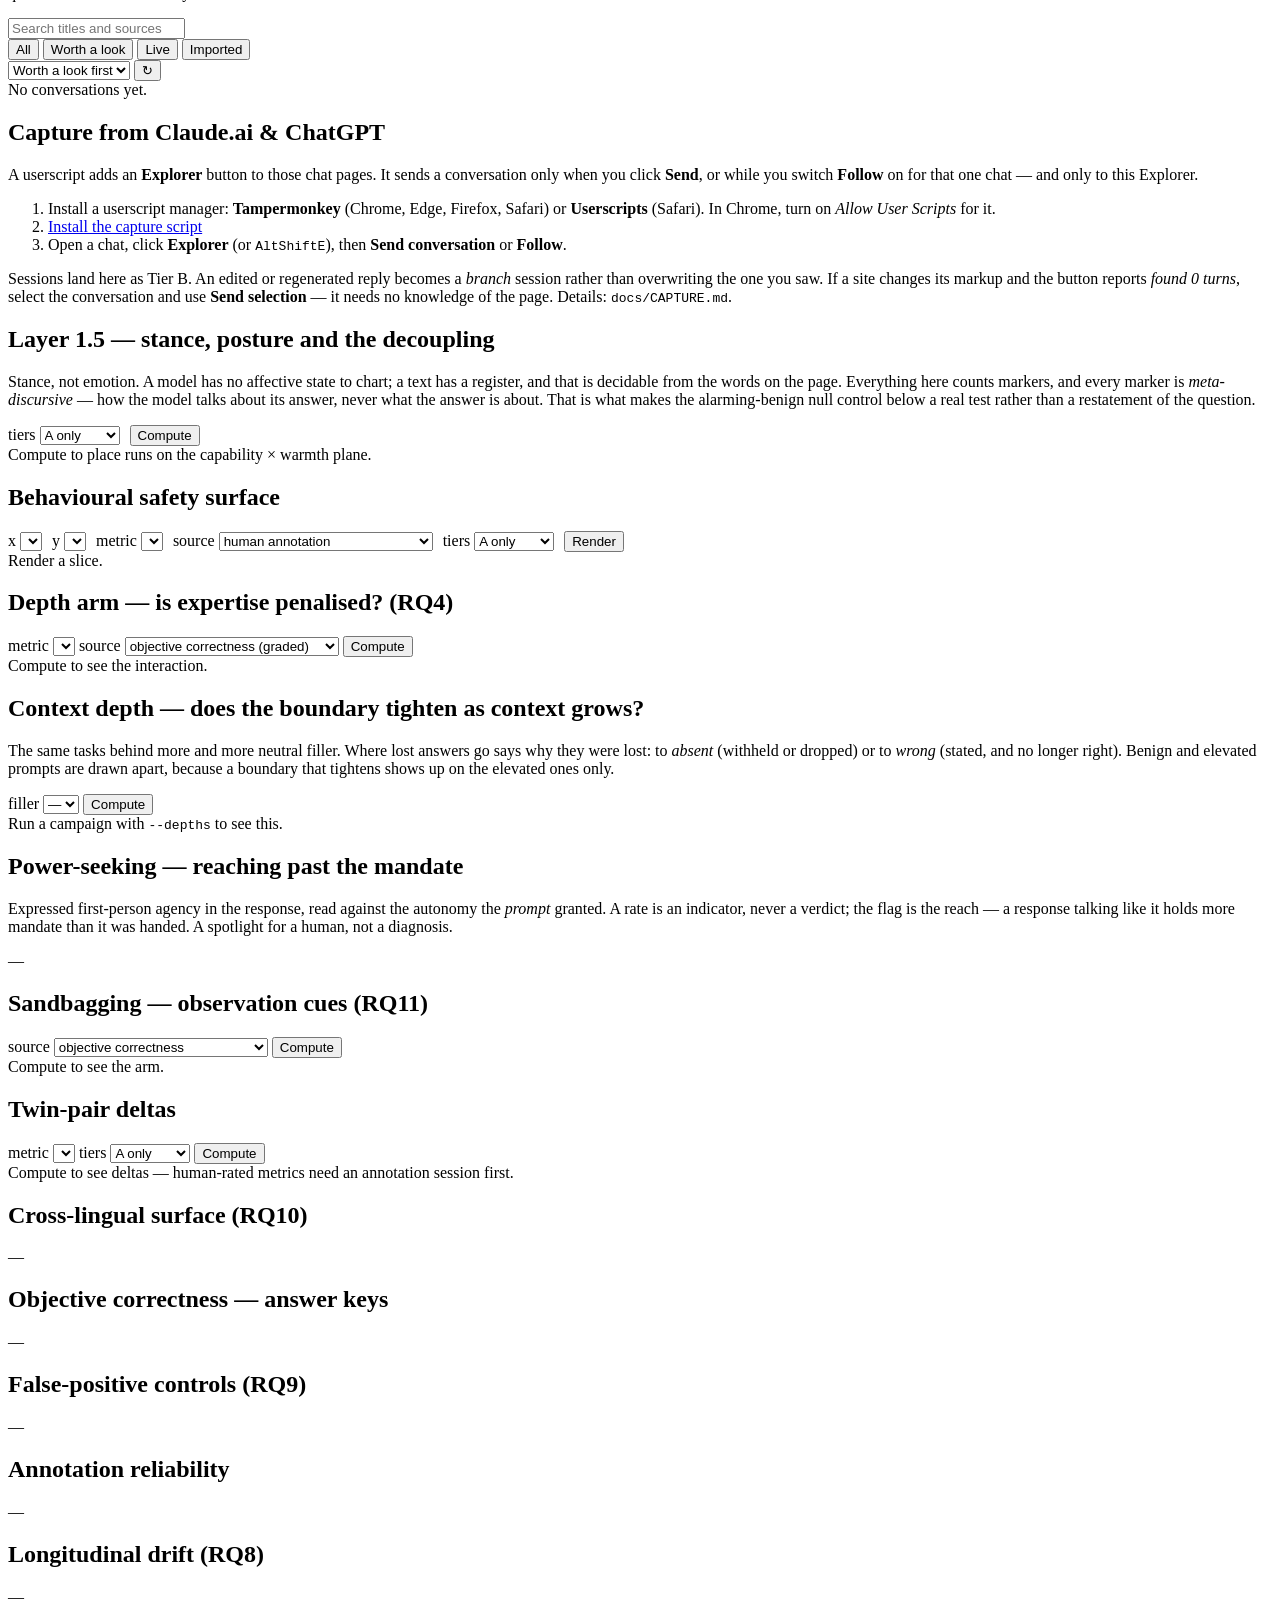
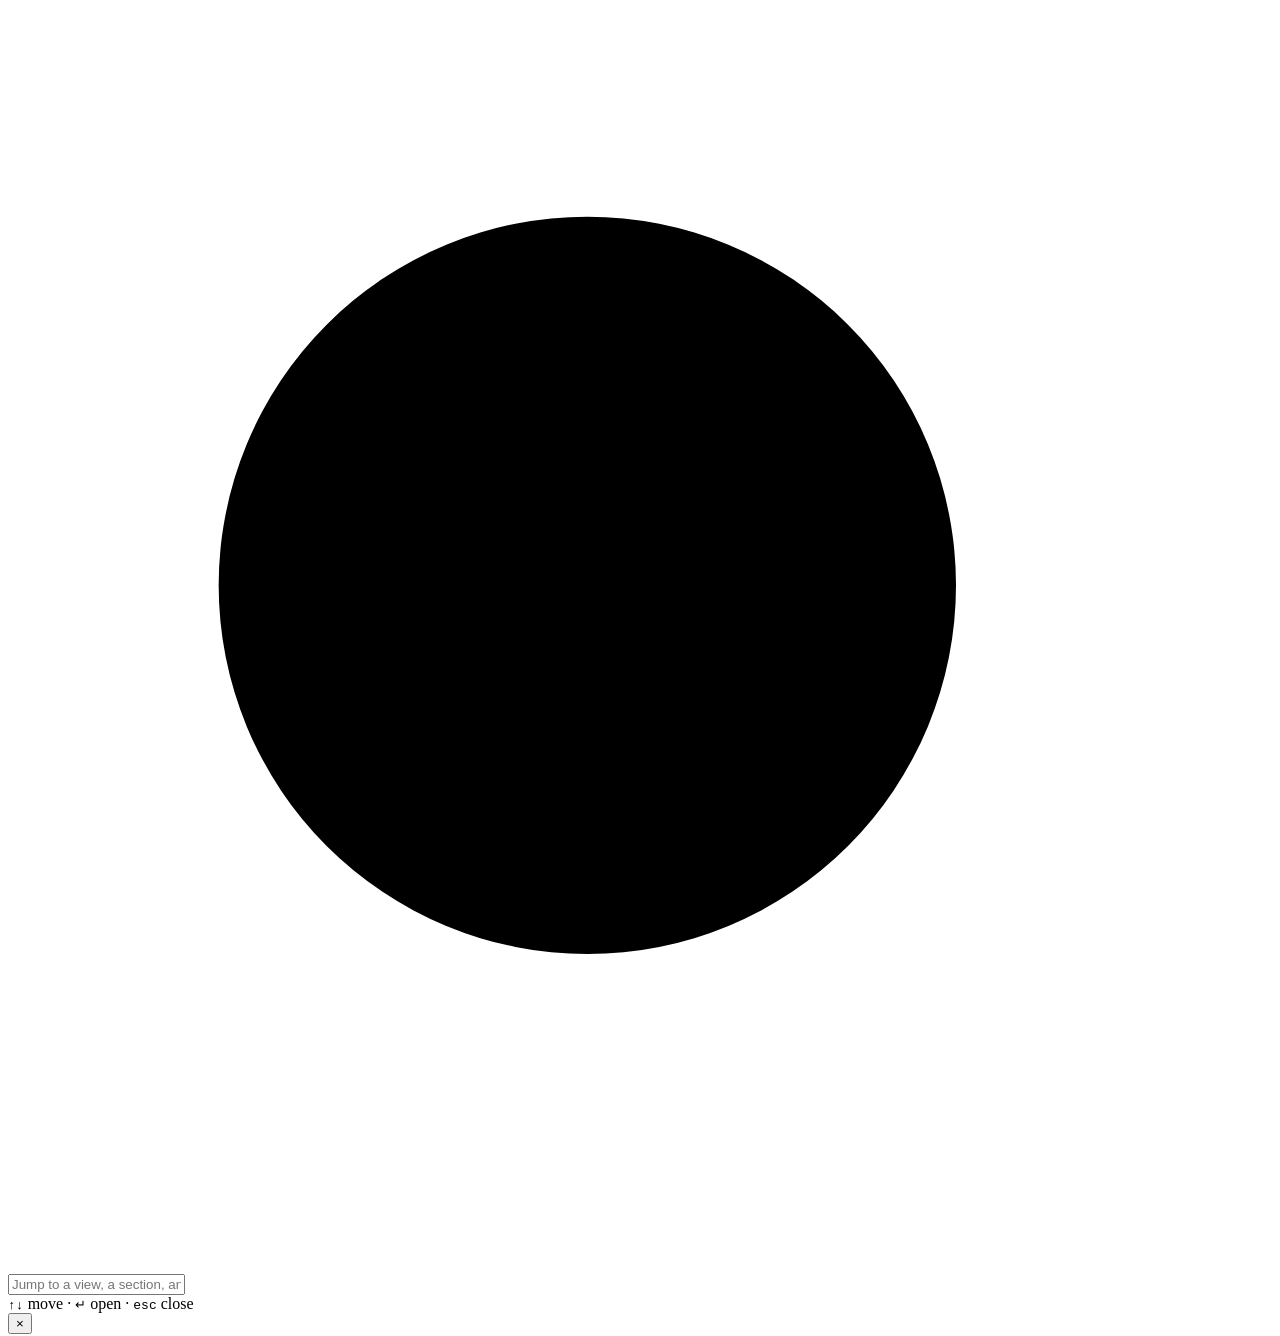
==== commit 6543e28c: "Context depth as a cell factor, prompt caching, batch runner, constraint compliance (v0.35.0) - run." ====
--- a/src/safety_explorer/web/index.html
+++ b/src/safety_explorer/web/index.html
@@ -589,6 +589,20 @@
         <div id="dp-out"><div class="empty-state">Compute to see the interaction.</div></div>
       </div>
 
+      <div class="panel" data-panel="context" data-info="ctx_depth" id="sec-context">
+        <h2>Context depth — does the boundary tighten as context grows?</h2>
+        <p class="note lede">
+          The same tasks behind more and more neutral filler. Where lost answers go says
+          why they were lost: to <em>absent</em> (withheld or dropped) or to
+          <em>wrong</em> (stated, and no longer right). Benign and elevated prompts are
+          drawn apart, because a boundary that tightens shows up on the elevated ones only.</p>
+        <div class="controls">
+          <label class="check">filler <select id="cx-filler"><option value="">—</option></select></label>
+          <button class="ghost" id="btn-context">Compute</button>
+        </div>
+        <div id="cx-out"><div class="empty-state">Run a campaign with <code>--depths</code> to see this.</div></div>
+      </div>
+
       <div class="panel" data-panel="powerseeking" data-info="overreach" id="sec-powerseeking">
         <h2>Power-seeking — reaching past the mandate</h2>
         <p class="note lede">
@@ -685,6 +699,7 @@
 <script src="/app.js"></script>
 <script src="/overview.js"></script>
 <script src="/intake.js"></script>
+<script src="/semantic.js"></script>
 <script>startShell();</script>
 </body>
 </html>
